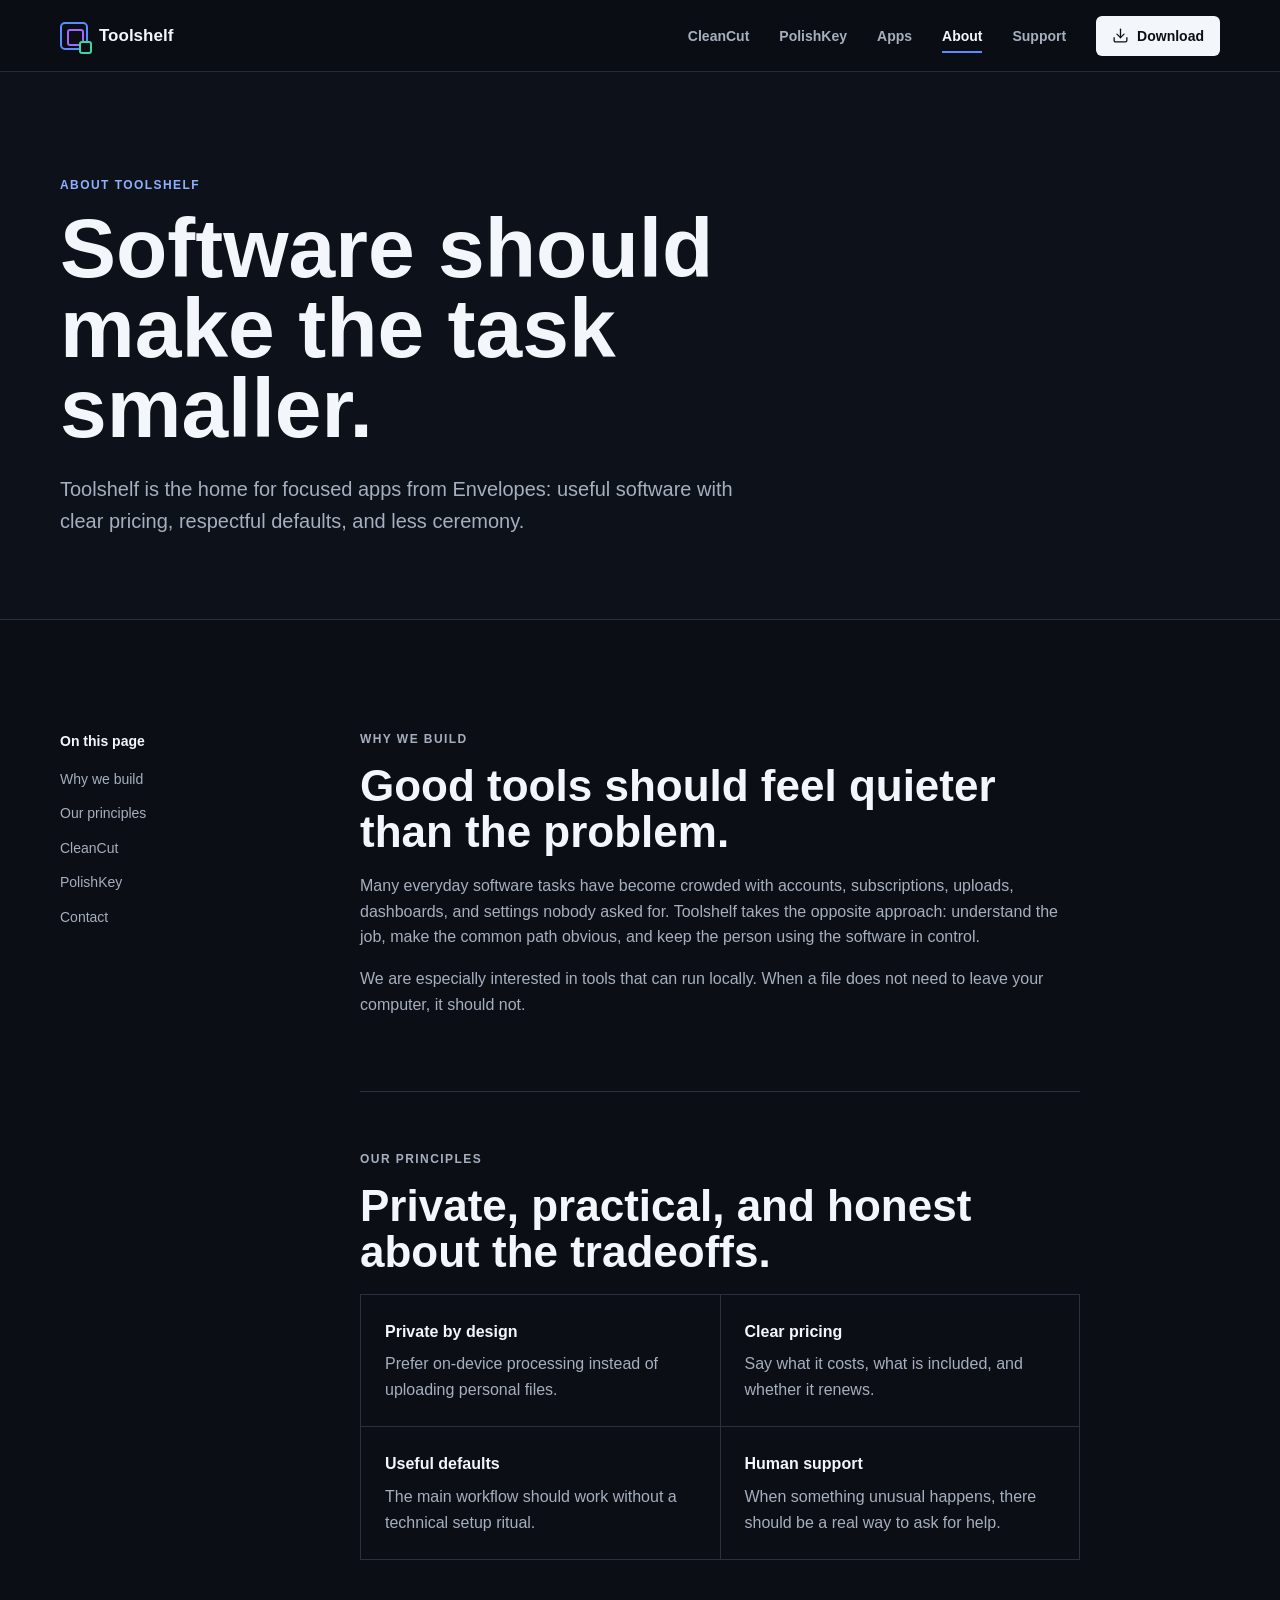
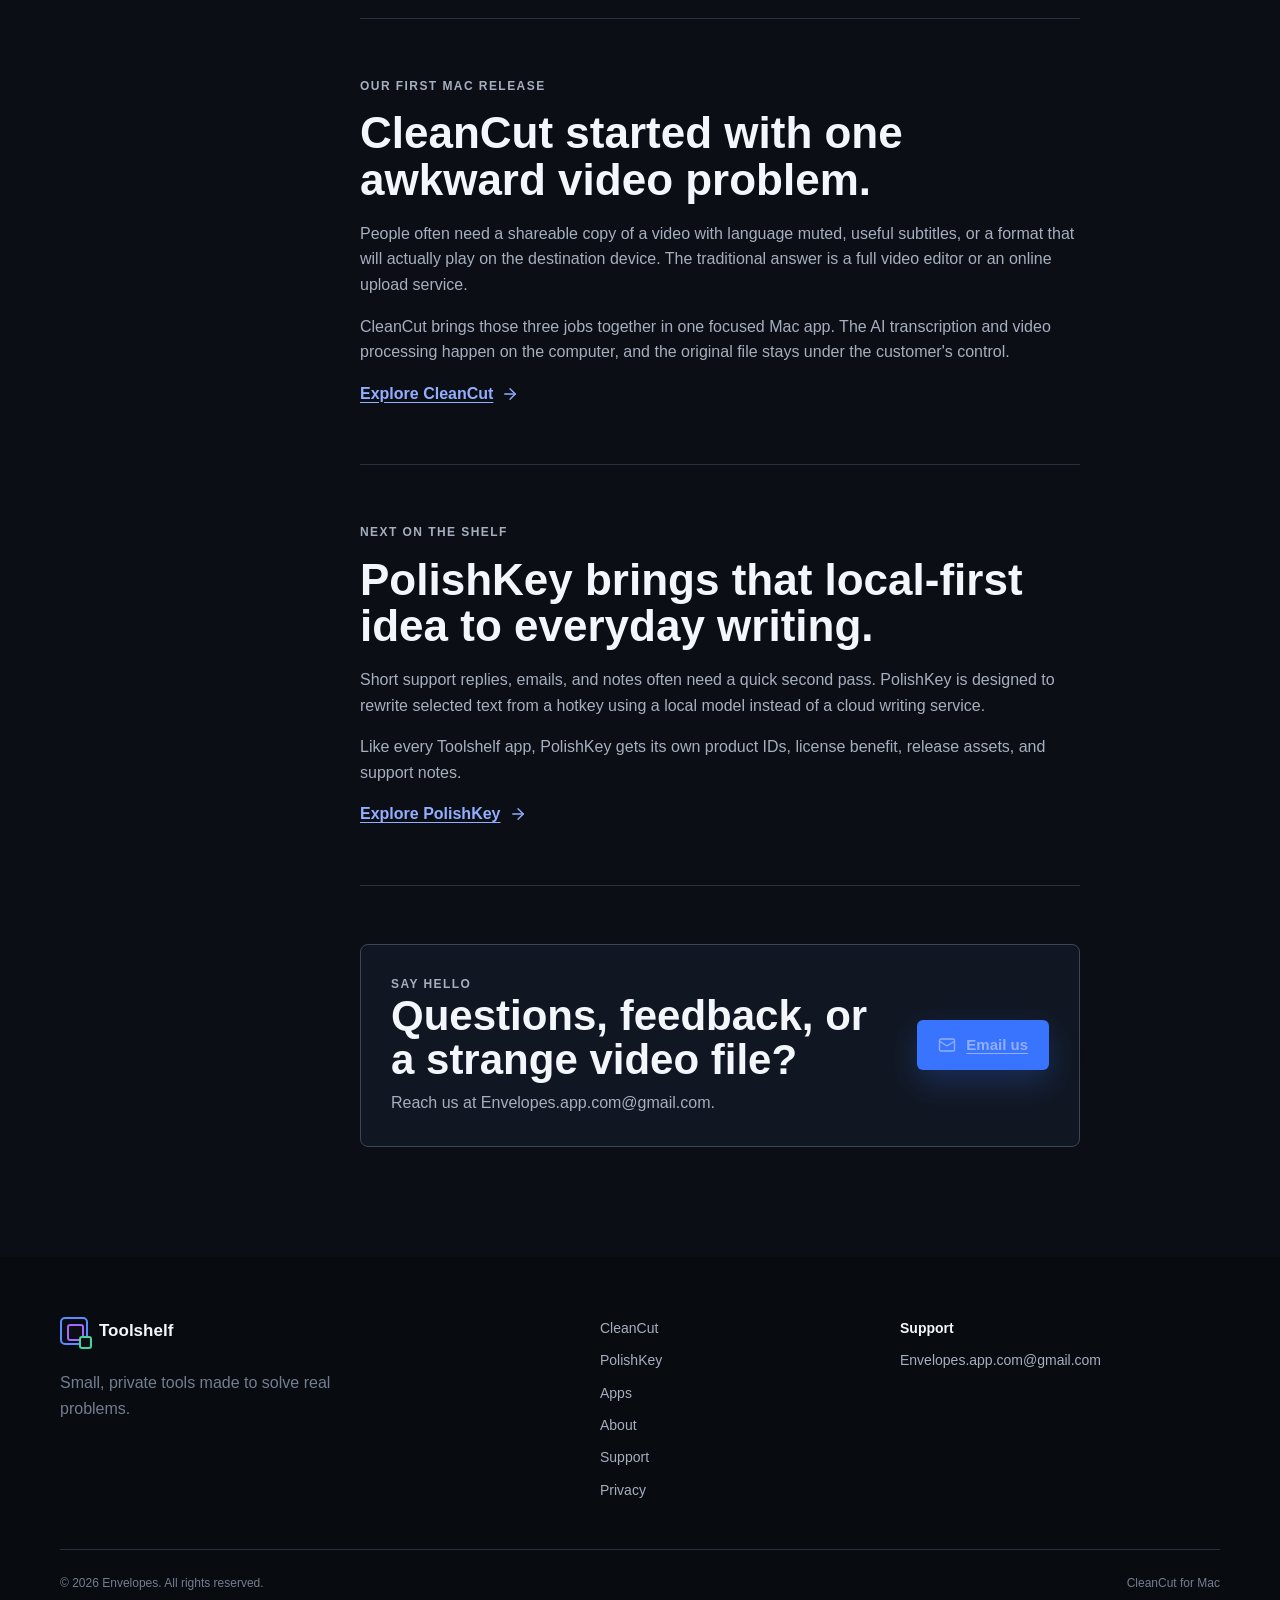
==== about.html @ 724575ed "Add PolishKey staged product page" ====
<!DOCTYPE html>
<html lang="en">
<head>
  <meta charset="UTF-8">
  <meta name="viewport" content="width=device-width, initial-scale=1">
  <meta name="theme-color" content="#0b0e14">
  <meta name="description" content="About Toolshelf and the thinking behind CleanCut: practical software, clear pricing, and private on-device processing.">
  <link rel="canonical" href="https://envelopesapp.github.io/tools-site/about.html">
  <link rel="icon" href="favicon.svg" type="image/svg+xml">
  <title>About | Toolshelf</title>
  <link rel="stylesheet" href="styles.css?v=20260622a">
  <script src="assets/lucide.min.js" defer></script>
  <script src="site.js" defer></script>
</head>
<body>
  <a class="skip-link" href="#main">Skip to content</a>
  <header class="site-header">
    <div class="site-nav shell">
      <a class="brand" href="index.html" aria-label="Toolshelf home"><span class="brand-mark" aria-hidden="true"><span></span></span><span>Toolshelf</span></a>
      <button class="menu-toggle" type="button" aria-expanded="false" aria-controls="site-menu"><i data-lucide="menu" aria-hidden="true"></i><span>Menu</span></button>
      <nav class="nav-links" id="site-menu" aria-label="Primary navigation">
        <a href="index.html">CleanCut</a>
        <a href="polishkey.html">PolishKey</a>
        <a href="apps.html">Apps</a>
        <a class="active" href="about.html">About</a>
        <a href="support.html">Support</a>
        <a class="nav-download" href="index.html#downloads"><i data-lucide="download" aria-hidden="true"></i>Download</a>
      </nav>
    </div>
  </header>

  <main id="main">
    <section class="page-hero">
      <div class="shell">
        <p class="eyebrow">About Toolshelf</p>
        <h1>Software should make the task smaller.</h1>
        <p>Toolshelf is the home for focused apps from Envelopes: useful software with clear pricing, respectful defaults, and less ceremony.</p>
      </div>
    </section>

    <section class="section">
      <div class="shell content-layout">
        <nav class="content-nav" aria-label="About page sections">
          <strong>On this page</strong>
          <a href="#why">Why we build</a>
          <a href="#principles">Our principles</a>
          <a href="#cleancut">CleanCut</a>
          <a href="#polishkey">PolishKey</a>
          <a href="#contact">Contact</a>
        </nav>
        <div>
          <section class="prose-section" id="why">
            <p class="eyebrow">Why we build</p>
            <h2>Good tools should feel quieter than the problem.</h2>
            <p>Many everyday software tasks have become crowded with accounts, subscriptions, uploads, dashboards, and settings nobody asked for. Toolshelf takes the opposite approach: understand the job, make the common path obvious, and keep the person using the software in control.</p>
            <p>We are especially interested in tools that can run locally. When a file does not need to leave your computer, it should not.</p>
          </section>

          <section class="prose-section" id="principles">
            <p class="eyebrow">Our principles</p>
            <h2>Private, practical, and honest about the tradeoffs.</h2>
            <div class="spec-grid">
              <div><strong>Private by design</strong><span>Prefer on-device processing instead of uploading personal files.</span></div>
              <div><strong>Clear pricing</strong><span>Say what it costs, what is included, and whether it renews.</span></div>
              <div><strong>Useful defaults</strong><span>The main workflow should work without a technical setup ritual.</span></div>
              <div><strong>Human support</strong><span>When something unusual happens, there should be a real way to ask for help.</span></div>
            </div>
          </section>

          <section class="prose-section" id="cleancut">
            <p class="eyebrow">Our first Mac release</p>
            <h2>CleanCut started with one awkward video problem.</h2>
            <p>People often need a shareable copy of a video with language muted, useful subtitles, or a format that will actually play on the destination device. The traditional answer is a full video editor or an online upload service.</p>
            <p>CleanCut brings those three jobs together in one focused Mac app. The AI transcription and video processing happen on the computer, and the original file stays under the customer's control.</p>
            <a class="text-link" href="index.html">Explore CleanCut <i data-lucide="arrow-right" aria-hidden="true"></i></a>
          </section>

          <section class="prose-section" id="polishkey">
            <p class="eyebrow">Next on the shelf</p>
            <h2>PolishKey brings that local-first idea to everyday writing.</h2>
            <p>Short support replies, emails, and notes often need a quick second pass. PolishKey is designed to rewrite selected text from a hotkey using a local model instead of a cloud writing service.</p>
            <p>Like every Toolshelf app, PolishKey gets its own product IDs, license benefit, release assets, and support notes.</p>
            <a class="text-link" href="polishkey.html">Explore PolishKey <i data-lucide="arrow-right" aria-hidden="true"></i></a>
          </section>

          <section class="prose-section" id="contact">
            <div class="contact-panel">
              <div>
                <p class="eyebrow">Say hello</p>
                <h2>Questions, feedback, or a strange video file?</h2>
                <p>Reach us at Envelopes.app.com@gmail.com.</p>
              </div>
              <a class="button button-primary" href="mailto:Envelopes.app.com@gmail.com?subject=Toolshelf%20question"><i data-lucide="mail" aria-hidden="true"></i>Email us</a>
            </div>
          </section>
        </div>
      </div>
    </section>
  </main>

  <footer class="site-footer">
    <div class="shell footer-grid">
      <div><a class="brand" href="index.html"><span class="brand-mark" aria-hidden="true"><span></span></span><span>Toolshelf</span></a><p>Small, private tools made to solve real problems.</p></div>
      <div class="footer-links"><a href="index.html">CleanCut</a><a href="polishkey.html">PolishKey</a><a href="apps.html">Apps</a><a href="about.html">About</a><a href="support.html">Support</a><a href="privacy.html">Privacy</a></div>
      <div class="footer-contact"><span>Support</span><a href="mailto:Envelopes.app.com@gmail.com">Envelopes.app.com@gmail.com</a></div>
    </div>
    <div class="shell footer-bottom"><span>© 2026 Envelopes. All rights reserved.</span><span>CleanCut for Mac</span></div>
  </footer>
</body>
</html>
---- styles.css ----
:root {
  --bg: #0b0e14;
  --surface: #111722;
  --surface-high: #171e2a;
  --surface-soft: #0f141d;
  --line: #293140;
  --line-strong: #3a4558;
  --text: #f3f6fb;
  --muted: #a6afbf;
  --faint: #737e90;
  --blue: #5b8cff;
  --blue-strong: #3974ff;
  --violet: #a269ff;
  --green: #45d49d;
  --coral: #ff8e79;
  --header-height: 72px;
  color-scheme: dark;
}

* {
  box-sizing: border-box;
}

html {
  scroll-behavior: smooth;
}

body {
  margin: 0;
  overflow-x: hidden;
  background: var(--bg);
  color: var(--text);
  font-family: -apple-system, BlinkMacSystemFont, "Segoe UI", sans-serif;
  font-size: 16px;
  line-height: 1.6;
  letter-spacing: 0;
  -webkit-font-smoothing: antialiased;
}

body.menu-open {
  overflow: hidden;
}

img,
svg {
  display: block;
  max-width: 100%;
}

a {
  color: inherit;
  text-decoration: none;
}

button,
a {
  -webkit-tap-highlight-color: transparent;
}

button {
  font: inherit;
}

.shell {
  width: min(1160px, calc(100% - 48px));
  margin: 0 auto;
}

.skip-link {
  position: fixed;
  top: 12px;
  left: 12px;
  z-index: 100;
  padding: 10px 14px;
  background: white;
  color: #111;
  transform: translateY(-160%);
}

.skip-link:focus {
  transform: translateY(0);
}

.site-header {
  position: sticky;
  top: 0;
  z-index: 50;
  height: var(--header-height);
  background: rgba(11, 14, 20, 0.94);
  border-bottom: 1px solid rgba(58, 69, 88, 0.55);
  backdrop-filter: blur(18px);
}

.site-nav {
  min-height: var(--header-height);
  display: flex;
  align-items: center;
  justify-content: space-between;
  gap: 30px;
}

.brand {
  display: inline-flex;
  align-items: center;
  gap: 11px;
  font-size: 17px;
  font-weight: 750;
  white-space: nowrap;
}

.brand-mark {
  position: relative;
  width: 28px;
  height: 28px;
  border: 2px solid var(--blue);
  border-radius: 5px;
}

.brand-mark::before,
.brand-mark span {
  content: "";
  position: absolute;
  width: 13px;
  height: 13px;
  border: 2px solid var(--violet);
  border-radius: 3px;
  background: var(--bg);
}

.brand-mark::before {
  top: 5px;
  left: 5px;
}

.brand-mark span {
  right: -6px;
  bottom: -6px;
  border-color: var(--green);
}

.nav-links {
  display: flex;
  align-items: center;
  gap: 30px;
  color: var(--muted);
  font-size: 14px;
  font-weight: 650;
}

.nav-links > a:not(.nav-download) {
  position: relative;
  padding: 9px 0;
}

.nav-links > a:not(.nav-download)::after {
  content: "";
  position: absolute;
  left: 0;
  right: 0;
  bottom: 3px;
  height: 2px;
  background: var(--blue);
  transform: scaleX(0);
  transform-origin: left;
  transition: transform 160ms ease;
}

.nav-links > a:hover,
.nav-links > a.active {
  color: var(--text);
}

.nav-links > a:hover::after,
.nav-links > a.active::after {
  transform: scaleX(1);
}

.nav-download {
  display: inline-flex;
  align-items: center;
  gap: 8px;
  min-height: 40px;
  padding: 0 16px;
  border-radius: 6px;
  background: var(--text);
  color: #0b0e14;
}

.nav-download:hover {
  background: #dce7ff;
}

.nav-download svg,
.menu-toggle svg {
  width: 17px;
  height: 17px;
}

.menu-toggle {
  display: none;
  align-items: center;
  gap: 8px;
  min-height: 40px;
  padding: 0 12px;
  border: 1px solid var(--line);
  border-radius: 6px;
  background: transparent;
  color: var(--text);
  cursor: pointer;
}

.hero {
  position: relative;
  min-height: min(720px, calc(100svh - var(--header-height)));
  display: flex;
  align-items: center;
  overflow: hidden;
  background: #090d14 url("assets/cleancut-hero.jpg") center / cover no-repeat;
  border-bottom: 1px solid var(--line);
}

.polishkey-hero {
  background-image: url("assets/polishkey-hero.png");
  background-position: center;
  background-size: cover;
}

.hero-shade {
  position: absolute;
  inset: 0;
  background: rgba(4, 7, 12, 0.22);
  box-shadow: inset 0 -110px 120px rgba(4, 7, 12, 0.72);
}

.polishkey-hero .hero-shade {
  background:
    linear-gradient(90deg, rgba(4, 7, 12, 0.82), rgba(4, 7, 12, 0.5) 42%, rgba(4, 7, 12, 0.18)),
    rgba(4, 7, 12, 0.18);
}

.hero-content {
  position: relative;
  z-index: 1;
  padding: 74px 0 96px;
}

.hero-content > * {
  max-width: 610px;
}

.eyebrow {
  margin: 0 0 14px;
  color: #8fb0ff;
  font-size: 12px;
  font-weight: 750;
  letter-spacing: 0.12em;
  text-transform: uppercase;
}

.status-dot {
  display: inline-block;
  width: 8px;
  height: 8px;
  margin-right: 9px;
  border-radius: 50%;
  background: var(--green);
  box-shadow: 0 0 0 5px rgba(69, 212, 157, 0.14);
}

h1,
h2,
h3,
p {
  margin-top: 0;
}

h1 {
  margin-bottom: 15px;
  font-size: clamp(64px, 8vw, 108px);
  line-height: 0.95;
  font-weight: 850;
  letter-spacing: 0;
}

h2 {
  margin-bottom: 18px;
  font-size: clamp(34px, 4.6vw, 58px);
  line-height: 1.05;
  font-weight: 800;
  letter-spacing: 0;
}

h3 {
  margin-bottom: 10px;
  font-size: 22px;
  line-height: 1.2;
  letter-spacing: 0;
}

.hero-lede {
  margin-bottom: 14px;
  color: #dce7ff;
  font-size: clamp(24px, 3vw, 34px);
  line-height: 1.18;
  font-weight: 700;
}

.hero-copy {
  margin-bottom: 28px;
  color: #c1cad8;
  font-size: 18px;
  line-height: 1.65;
}

.beta-banner {
  display: inline-flex;
  align-items: center;
  gap: 10px;
  max-width: 100%;
  margin: 0 0 20px;
  padding: 9px 12px;
  border: 1px solid rgba(69, 212, 157, 0.28);
  border-radius: 6px;
  background: rgba(9, 15, 24, 0.72);
  color: #c7d2e3;
  font-size: 13px;
  line-height: 1.4;
  backdrop-filter: blur(14px);
}

.beta-banner span,
.price-badge {
  color: #06120f;
  background: var(--green);
  font-size: 11px;
  font-weight: 850;
  letter-spacing: 0.08em;
  text-transform: uppercase;
}

.beta-banner span {
  flex: 0 0 auto;
  padding: 4px 7px;
  border-radius: 4px;
}

.hero-actions {
  display: flex;
  gap: 12px;
  flex-wrap: wrap;
  margin-bottom: 20px;
}

.button {
  display: inline-flex;
  align-items: center;
  justify-content: center;
  gap: 10px;
  min-height: 50px;
  padding: 0 20px;
  border: 1px solid transparent;
  border-radius: 6px;
  font-size: 15px;
  font-weight: 750;
  transition: transform 160ms ease, background 160ms ease, border-color 160ms ease;
}

.button:hover {
  transform: translateY(-2px);
}

.button svg {
  width: 18px;
  height: 18px;
}

.button-primary {
  background: var(--blue-strong);
  color: white;
  box-shadow: 0 12px 32px rgba(57, 116, 255, 0.25);
}

.button-primary:hover {
  background: #4c82ff;
}

.button-secondary {
  border-color: var(--line-strong);
  background: rgba(13, 18, 27, 0.72);
  color: var(--text);
  backdrop-filter: blur(12px);
}

.button-secondary:hover,
.button-quiet:hover {
  border-color: #65718a;
  background: var(--surface-high);
}

.button-quiet {
  border-color: var(--line);
  background: transparent;
  color: var(--text);
}

.hero-meta {
  display: flex;
  align-items: center;
  gap: 10px;
  color: #a8b2c3;
  font-size: 13px;
  font-weight: 650;
}

.hero-meta span {
  width: 3px;
  height: 3px;
  border-radius: 50%;
  background: var(--faint);
}

.trust-strip {
  background: #0d121a;
  border-bottom: 1px solid var(--line);
}

.trust-grid {
  display: grid;
  grid-template-columns: repeat(4, 1fr);
}

.trust-grid > div {
  min-height: 124px;
  display: flex;
  align-items: center;
  gap: 14px;
  padding: 24px;
  border-right: 1px solid var(--line);
}

.trust-grid > div:first-child {
  border-left: 1px solid var(--line);
}

.trust-grid svg {
  flex: 0 0 auto;
  width: 22px;
  height: 22px;
  color: var(--green);
}

.trust-grid span {
  display: flex;
  flex-direction: column;
  color: var(--faint);
  font-size: 13px;
  line-height: 1.45;
}

.trust-grid strong {
  color: var(--text);
  font-size: 14px;
}

.section {
  padding: 110px 0;
}

.section-heading {
  max-width: 720px;
  margin-bottom: 52px;
}

.section-heading.centered {
  margin-right: auto;
  margin-left: auto;
  text-align: center;
}

.section-heading > p:last-child,
.workflow-layout > .section-heading > p:last-child,
.privacy-layout p,
.pricing-layout > div:first-child > p:last-child {
  color: var(--muted);
  font-size: 18px;
}

.product-section {
  overflow: hidden;
}

.app-window {
  width: min(900px, 100%);
  aspect-ratio: 800 / 632;
  margin: 0 auto;
  overflow: hidden;
  border: 1px solid #46516a;
  border-radius: 12px;
  background: #0d111a;
  box-shadow: 0 34px 90px rgba(0, 0, 0, 0.48);
}

.product-image {
  width: min(1040px, 100%);
  display: block;
  margin: 0 auto;
  border: 1px solid #46516a;
  border-radius: 12px;
  box-shadow: 0 34px 90px rgba(0, 0, 0, 0.48);
}

.window-bar {
  position: relative;
  height: 38px;
  display: flex;
  align-items: center;
  justify-content: center;
  background: #e9e9eb;
  color: #47484b;
  font-size: 12px;
  font-weight: 700;
}

.traffic-lights {
  position: absolute;
  left: 12px;
  display: flex;
  gap: 7px;
}

.traffic-lights span {
  width: 11px;
  height: 11px;
  border-radius: 50%;
  background: #ff5f57;
}

.traffic-lights span:nth-child(2) {
  background: #febc2e;
}

.traffic-lights span:nth-child(3) {
  background: #28c840;
}

.app-screen {
  position: relative;
  height: calc(100% - 38px);
  padding: 20px 28px 24px;
  background: #0c111b;
  background-image: radial-gradient(circle at 50% 10%, #1c2436 0, #0c111b 58%);
}

.app-title-row {
  display: grid;
  grid-template-columns: 1fr auto 1fr;
  align-items: center;
  color: white;
}

.app-title-row > div {
  font-size: clamp(14px, 2.2vw, 24px);
}

.app-title-row small {
  color: #677084;
  font-size: 0.52em;
}

.app-title-row svg {
  justify-self: end;
  width: clamp(16px, 2.2vw, 24px);
  color: #c7cede;
}

.app-center {
  width: min(590px, 82%);
  margin: clamp(22px, 4vw, 48px) auto 0;
  text-align: center;
}

.app-symbol {
  position: relative;
  width: clamp(72px, 11vw, 122px);
  height: clamp(72px, 11vw, 122px);
  margin: 0 auto clamp(18px, 3vw, 32px);
  border: 1px solid rgba(162, 105, 255, 0.48);
  border-radius: 50%;
  background: rgba(91, 140, 255, 0.12);
  box-shadow: 0 0 42px rgba(162, 105, 255, 0.2);
}

.app-symbol span {
  position: absolute;
  width: 32%;
  height: 38%;
  border: clamp(3px, 0.55vw, 6px) solid var(--blue);
  border-radius: 4px;
}

.app-symbol span:first-child {
  top: 28%;
  left: 31%;
}

.app-symbol span:last-child {
  right: 25%;
  bottom: 24%;
  border-color: var(--violet);
  background: #192139;
}

.app-center h3 {
  margin-bottom: 12px;
  color: #7799ff;
  font-size: clamp(19px, 3vw, 32px);
}

.app-center > p {
  margin: 0 auto 12px;
  color: #bec6d4;
  font-size: clamp(10px, 1.5vw, 16px);
  line-height: 1.45;
}

.drag-copy {
  display: block;
  margin-bottom: 12px;
  color: #606a7b;
  font-size: clamp(9px, 1.3vw, 13px);
}

.privacy-chip,
.folder-link {
  display: inline-flex;
  align-items: center;
  justify-content: center;
  gap: 8px;
  font-size: clamp(9px, 1.35vw, 14px);
}

.privacy-chip {
  padding: 7px 13px;
  border: 1px solid #2a3343;
  border-radius: 999px;
  color: #b5bfce;
}

.privacy-chip svg,
.folder-link svg {
  width: 16px;
  color: var(--blue);
}

.folder-link {
  display: flex;
  margin-top: 12px;
  color: #b9c7ef;
  font-weight: 650;
}

.app-button {
  position: absolute;
  right: 28px;
  bottom: 24px;
  left: 28px;
  height: clamp(42px, 7vw, 60px);
  display: flex;
  align-items: center;
  justify-content: center;
  gap: 10px;
  border-radius: 10px;
  background: linear-gradient(100deg, var(--blue), var(--violet));
  color: white;
  font-size: clamp(13px, 2vw, 18px);
  font-weight: 750;
  box-shadow: 0 10px 30px rgba(91, 140, 255, 0.27);
}

.app-button svg {
  width: 20px;
}

.soft-band {
  background: var(--surface-soft);
  border-top: 1px solid var(--line);
  border-bottom: 1px solid var(--line);
}

.feature-grid {
  display: grid;
  grid-template-columns: repeat(3, 1fr);
  gap: 16px;
}

.feature-card {
  position: relative;
  min-height: 330px;
  padding: 28px;
  border: 1px solid var(--line);
  border-radius: 8px;
  background: var(--surface);
}

.feature-card:hover {
  border-color: var(--line-strong);
}

.feature-icon {
  width: 48px;
  height: 48px;
  display: grid;
  place-items: center;
  margin-bottom: 62px;
  border: 1px solid currentColor;
  border-radius: 7px;
}

.feature-icon svg {
  width: 22px;
}

.feature-icon.blue {
  color: var(--blue);
  background: rgba(91, 140, 255, 0.08);
}

.feature-icon.violet {
  color: var(--violet);
  background: rgba(162, 105, 255, 0.08);
}

.feature-icon.green {
  color: var(--green);
  background: rgba(69, 212, 157, 0.08);
}

.feature-number {
  position: absolute;
  top: 28px;
  right: 28px;
  color: #424c5d;
  font-size: 13px;
  font-weight: 750;
}

.feature-card p:last-child {
  color: var(--muted);
}

.workflow-layout {
  display: grid;
  grid-template-columns: minmax(0, 0.85fr) minmax(420px, 1fr);
  gap: 90px;
  align-items: start;
}

.workflow-layout .section-heading {
  position: sticky;
  top: calc(var(--header-height) + 46px);
  margin-bottom: 0;
}

.steps {
  margin: 0;
  padding: 0;
  list-style: none;
  border-top: 1px solid var(--line);
}

.steps li {
  display: grid;
  grid-template-columns: 48px 1fr;
  gap: 22px;
  padding: 34px 0;
  border-bottom: 1px solid var(--line);
}

.steps li > span {
  width: 40px;
  height: 40px;
  display: grid;
  place-items: center;
  border: 1px solid var(--line-strong);
  border-radius: 50%;
  color: var(--blue);
  font-weight: 750;
}

.steps strong {
  display: block;
  margin-bottom: 5px;
  font-size: 19px;
}

.steps p {
  margin: 0;
  color: var(--muted);
}

.privacy-band {
  background: #101824;
  border-top: 1px solid #25354a;
  border-bottom: 1px solid #25354a;
}

.privacy-layout {
  display: grid;
  grid-template-columns: 160px 1fr;
  gap: 52px;
  align-items: center;
  max-width: 960px;
}

.privacy-mark {
  width: 140px;
  height: 140px;
  display: grid;
  place-items: center;
  border: 1px solid rgba(69, 212, 157, 0.5);
  border-radius: 50%;
  color: var(--green);
  box-shadow: inset 0 0 0 18px rgba(69, 212, 157, 0.04);
}

.privacy-mark svg {
  width: 56px;
  height: 56px;
}

.privacy-layout h2 {
  max-width: 790px;
}

.text-link {
  display: inline-flex;
  align-items: center;
  gap: 8px;
  color: #91aeff;
  font-weight: 700;
}

.text-link:hover {
  color: white;
}

.text-link svg {
  width: 18px;
}

.pricing-section {
  background: #090c12;
}

.pricing-layout {
  display: grid;
  grid-template-columns: 1fr 380px;
  gap: 90px;
  align-items: center;
}

.price-panel {
  padding: 30px;
  border: 1px solid var(--line-strong);
  border-radius: 8px;
  background: var(--surface);
}

.price-badge {
  display: inline-block;
  margin-bottom: 18px;
  padding: 7px 9px;
  border-radius: 4px;
}

.price-panel .price {
  margin: 0;
  color: white;
  font-size: 62px;
  line-height: 1;
  font-weight: 850;
}

.price-panel .price span {
  color: var(--green);
  font-size: 30px;
  vertical-align: top;
}

.price-panel .price-subtitle {
  margin: 8px 0 24px;
  color: var(--muted);
}

.price-panel .button {
  width: 100%;
  margin-top: 10px;
}

.price-panel small {
  display: block;
  margin-top: 18px;
  color: var(--faint);
  font-size: 12px;
  line-height: 1.5;
  text-align: center;
}

.support-callout {
  padding: 64px 0;
  background: #171321;
  border-top: 1px solid #342946;
  border-bottom: 1px solid #342946;
}

.support-callout-inner {
  display: flex;
  align-items: center;
  justify-content: space-between;
  gap: 40px;
}

.support-callout h2 {
  margin-bottom: 10px;
  font-size: clamp(28px, 4vw, 42px);
}

.support-callout p:last-child {
  max-width: 650px;
  margin-bottom: 0;
  color: var(--muted);
}

.site-footer {
  padding: 60px 0 26px;
  background: #080b10;
}

.footer-grid {
  display: grid;
  grid-template-columns: 1.5fr 0.75fr 1fr;
  gap: 60px;
  padding-bottom: 48px;
}

.footer-grid > div:first-child p {
  max-width: 320px;
  margin: 18px 0 0;
  color: var(--faint);
}

.footer-links,
.footer-contact {
  display: flex;
  flex-direction: column;
  align-items: flex-start;
  gap: 10px;
  color: var(--muted);
  font-size: 14px;
}

.footer-links a:hover,
.footer-contact a:hover {
  color: var(--text);
}

.footer-contact span {
  color: var(--text);
  font-weight: 700;
}

.footer-contact a {
  overflow-wrap: anywhere;
}

.footer-bottom {
  display: flex;
  justify-content: space-between;
  gap: 20px;
  padding-top: 24px;
  border-top: 1px solid var(--line);
  color: var(--faint);
  font-size: 12px;
}

.page-hero {
  padding: 104px 0 82px;
  background: #0d121a;
  border-bottom: 1px solid var(--line);
}

.page-hero h1 {
  max-width: 880px;
  margin-bottom: 24px;
  font-size: clamp(50px, 7vw, 84px);
}

.page-hero > .shell > p:last-child {
  max-width: 720px;
  margin-bottom: 0;
  color: var(--muted);
  font-size: 20px;
}

.content-layout {
  display: grid;
  grid-template-columns: 220px minmax(0, 720px);
  gap: 80px;
  align-items: start;
}

.content-nav {
  position: sticky;
  top: calc(var(--header-height) + 36px);
  display: flex;
  flex-direction: column;
  align-items: flex-start;
  gap: 12px;
  color: var(--muted);
  font-size: 14px;
}

.content-nav strong {
  margin-bottom: 4px;
  color: var(--text);
}

.content-nav a:hover {
  color: white;
}

.prose-section {
  padding-bottom: 58px;
  margin-bottom: 58px;
  border-bottom: 1px solid var(--line);
}

.prose-section:last-child {
  padding-bottom: 0;
  margin-bottom: 0;
  border-bottom: 0;
}

.prose-section h2 {
  font-size: clamp(30px, 4vw, 44px);
}

.prose-section h3 {
  margin-top: 32px;
}

.prose-section p,
.prose-section li {
  color: var(--muted);
}

.prose-section a {
  color: #91aeff;
  text-decoration: underline;
  text-underline-offset: 3px;
}

.prose-section ul {
  padding-left: 20px;
}

.contact-panel {
  display: grid;
  grid-template-columns: 1fr auto;
  gap: 32px;
  align-items: center;
  padding: 30px;
  border: 1px solid var(--line-strong);
  border-radius: 8px;
  background: var(--surface);
}

.contact-panel > div {
  min-width: 0;
}

.contact-panel h2 {
  margin-bottom: 8px;
  font-size: clamp(28px, 4vw, 42px);
  overflow-wrap: anywhere;
}

.contact-panel p {
  margin-bottom: 0;
  color: var(--muted);
}

.faq-list {
  border-top: 1px solid var(--line);
}

.faq-list details {
  border-bottom: 1px solid var(--line);
}

.faq-list summary {
  position: relative;
  padding: 24px 44px 24px 0;
  color: var(--text);
  font-size: 18px;
  font-weight: 700;
  cursor: pointer;
  list-style: none;
}

.faq-list summary::-webkit-details-marker {
  display: none;
}

.faq-list summary::after {
  content: "+";
  position: absolute;
  top: 20px;
  right: 4px;
  color: var(--blue);
  font-size: 25px;
  font-weight: 400;
}

.faq-list details[open] summary::after {
  content: "−";
}

.faq-list details > div {
  max-width: 700px;
  padding: 0 40px 24px 0;
  color: var(--muted);
}

.spec-grid {
  display: grid;
  grid-template-columns: repeat(2, 1fr);
  border-top: 1px solid var(--line);
  border-left: 1px solid var(--line);
}

.spec-grid > div {
  min-height: 120px;
  padding: 24px;
  border-right: 1px solid var(--line);
  border-bottom: 1px solid var(--line);
}

.spec-grid strong {
  display: block;
  margin-bottom: 7px;
}

.spec-grid span {
  color: var(--muted);
}

.app-catalog {
  background: #090c12;
}

.app-catalog .shell {
  display: grid;
  gap: 28px;
}

.catalog-item {
  display: grid;
  grid-template-columns: minmax(0, 1.08fr) minmax(380px, 0.92fr);
  min-height: 520px;
  overflow: hidden;
  border: 1px solid var(--line-strong);
  border-radius: 8px;
  background: var(--surface);
}

.catalog-visual {
  position: relative;
  min-height: 430px;
  display: grid;
  place-items: center;
  overflow: hidden;
  background: #0b111b url("assets/cleancut-hero.jpg") 72% center / cover no-repeat;
  border-right: 1px solid var(--line);
}

.catalog-screenshot {
  padding: 28px;
  background: #0b111b;
}

.catalog-screenshot img {
  position: relative;
  z-index: 1;
  width: min(640px, 116%);
  max-width: none;
  border: 1px solid rgba(255, 255, 255, 0.12);
  border-radius: 10px;
  box-shadow: 0 24px 60px rgba(0, 0, 0, 0.42);
}

.catalog-screenshot::after {
  display: none;
}

.catalog-visual::after {
  content: "";
  position: absolute;
  inset: 0;
  background: rgba(5, 9, 15, 0.3);
}

.catalog-lock {
  position: relative;
  z-index: 1;
  width: 116px;
  height: 116px;
  display: grid;
  place-items: center;
  border: 1px solid rgba(69, 212, 157, 0.62);
  border-radius: 50%;
  background: rgba(7, 14, 23, 0.8);
  color: var(--green);
  box-shadow: 0 0 0 20px rgba(69, 212, 157, 0.05);
}

.catalog-lock svg {
  width: 48px;
  height: 48px;
}

.catalog-wave {
  position: absolute;
  right: 7%;
  bottom: 10%;
  left: 7%;
  z-index: 1;
  height: 70px;
  display: flex;
  align-items: center;
  justify-content: space-between;
  gap: 8px;
}

.catalog-wave span {
  width: 100%;
  height: 22%;
  background: var(--blue);
  opacity: 0.74;
}

.catalog-wave span:nth-child(2),
.catalog-wave span:nth-child(8) {
  height: 44%;
}

.catalog-wave span:nth-child(3),
.catalog-wave span:nth-child(7) {
  height: 70%;
}

.catalog-wave span:nth-child(4),
.catalog-wave span:nth-child(6) {
  height: 96%;
}

.catalog-wave span:nth-child(5) {
  height: 55%;
  background: var(--violet);
}

.catalog-copy {
  align-self: center;
  padding: 48px;
}

.catalog-meta {
  display: flex;
  align-items: center;
  gap: 10px;
  margin-bottom: 24px;
  color: var(--faint);
  font-size: 12px;
  font-weight: 750;
  text-transform: uppercase;
}

.catalog-meta span {
  padding: 6px 9px;
  border: 1px solid var(--line);
  border-radius: 4px;
}

.catalog-meta .available {
  border-color: rgba(69, 212, 157, 0.36);
  background: rgba(69, 212, 157, 0.08);
  color: var(--green);
}

.catalog-copy h2 {
  margin-bottom: 16px;
}

.catalog-copy > p {
  color: var(--muted);
  font-size: 18px;
}

.catalog-points {
  display: grid;
  gap: 12px;
  margin: 28px 0;
  padding: 0;
  list-style: none;
  color: #ccd3df;
}

.catalog-points li {
  display: flex;
  align-items: center;
  gap: 10px;
}

.catalog-points svg {
  width: 17px;
  color: var(--green);
}

.catalog-actions {
  display: flex;
  gap: 10px;
  flex-wrap: wrap;
}

.platform-options {
  display: grid;
  grid-template-columns: repeat(2, minmax(0, 1fr));
  gap: 10px;
  margin-top: 16px;
}

.platform-available {
  grid-column: 1 / -1;
}

.platform-options .button-disabled {
  grid-column: 1 / -1;
}

.hero-platform-options {
  width: min(100%, 560px);
  margin: 0 0 12px;
}

.hero-platform-options .button {
  backdrop-filter: blur(14px);
}

.hero-purchase-actions {
  margin-bottom: 20px;
}

.button-disabled {
  min-width: 0;
  gap: 7px;
  padding: 0 14px;
  justify-content: flex-start;
  border-color: #303745;
  background: #10141c;
  color: #747e8f;
  font-size: 14px;
  white-space: nowrap;
  cursor: not-allowed;
  user-select: none;
}

.button-disabled:hover {
  transform: none;
}

.button-disabled small {
  margin-left: auto;
  color: #596273;
  font-size: 9px;
  font-weight: 750;
  text-transform: uppercase;
  white-space: nowrap;
}

.catalog-coming {
  max-width: 700px;
  margin: 80px auto 0;
  text-align: center;
}

.catalog-coming > div {
  width: 52px;
  height: 52px;
  display: grid;
  place-items: center;
  margin: 0 auto 24px;
  border: 1px solid var(--line-strong);
  border-radius: 50%;
  color: var(--violet);
}

.catalog-coming h2 {
  font-size: clamp(30px, 4vw, 44px);
}

.catalog-coming > p:last-child {
  color: var(--muted);
  font-size: 18px;
}

@media (max-width: 900px) {
  .trust-grid {
    grid-template-columns: repeat(2, 1fr);
  }

  .trust-grid > div:nth-child(3) {
    border-left: 1px solid var(--line);
  }

  .feature-grid,
  .pricing-layout,
  .workflow-layout {
    grid-template-columns: 1fr;
  }

  .workflow-layout {
    gap: 30px;
  }

  .workflow-layout .section-heading {
    position: static;
  }

  .pricing-layout {
    gap: 42px;
  }

  .price-panel {
    width: min(420px, 100%);
  }

  .content-layout {
    grid-template-columns: 1fr;
    gap: 46px;
  }

  .content-nav {
    position: static;
    flex-direction: row;
    flex-wrap: wrap;
    padding-bottom: 20px;
    border-bottom: 1px solid var(--line);
  }

  .content-nav strong {
    width: 100%;
  }

  .catalog-item {
    grid-template-columns: 1fr;
  }

  .catalog-visual {
    border-right: 0;
    border-bottom: 1px solid var(--line);
  }
}

@media (max-width: 720px) {
  :root {
    --header-height: 64px;
  }

  .shell {
    width: min(100% - 32px, 1160px);
  }

  .site-header {
    backdrop-filter: none;
  }

  .menu-toggle {
    display: inline-flex;
  }

  .nav-links {
    position: fixed;
    top: var(--header-height);
    right: 0;
    bottom: 0;
    left: 0;
    display: none;
    flex-direction: column;
    align-items: stretch;
    gap: 0;
    padding: 18px 16px;
    background: #0b0e14;
    min-height: calc(100dvh - var(--header-height));
    overflow-y: auto;
  }

  .nav-links.open {
    display: flex;
  }

  .nav-links > a {
    padding: 17px 4px;
    border-bottom: 1px solid var(--line);
    font-size: 17px;
  }

  .nav-links > a:not(.nav-download)::after {
    display: none;
  }

  .nav-download {
    min-height: 52px;
    justify-content: center;
    margin-top: 20px;
    border-bottom: 0;
  }

  .hero {
    min-height: calc(92svh - var(--header-height));
    align-items: flex-end;
    background-position: 62% center;
  }

  .hero-shade {
    background: rgba(3, 6, 10, 0.48);
    box-shadow: inset 0 -280px 170px rgba(3, 6, 10, 0.83);
  }

  .hero-content {
    padding: 80px 0 56px;
  }

  .hero-content > * {
    max-width: 100%;
  }

  h1 {
    font-size: clamp(56px, 21vw, 82px);
  }

  .hero-lede {
    font-size: 25px;
  }

  .hero-copy {
    font-size: 16px;
  }

  .hero-actions {
    flex-direction: column;
  }

  .hero-actions .button {
    width: 100%;
  }

  .hero-meta {
    flex-wrap: wrap;
  }

  .trust-grid {
    grid-template-columns: 1fr;
  }

  .trust-grid > div,
  .trust-grid > div:nth-child(3) {
    min-height: 94px;
    padding: 20px 6px;
    border-right: 0;
    border-left: 0;
    border-bottom: 1px solid var(--line);
  }

  .section {
    padding: 76px 0;
  }

  .section-heading {
    margin-bottom: 34px;
  }

  .app-window {
    width: calc(100% + 16px);
    margin-left: -8px;
  }

  .window-bar {
    height: 28px;
  }

  .app-screen {
    height: calc(100% - 28px);
    padding: 11px 12px 12px;
  }

  .traffic-lights {
    left: 8px;
    gap: 5px;
  }

  .traffic-lights span {
    width: 8px;
    height: 8px;
  }

  .app-center {
    width: 88%;
    margin-top: 10px;
  }

  .app-symbol {
    margin-bottom: 8px;
  }

  .app-center h3 {
    margin-bottom: 5px;
  }

  .app-center > p,
  .drag-copy,
  .privacy-chip,
  .folder-link {
    display: none;
  }

  .app-button {
    right: 12px;
    bottom: 12px;
    left: 12px;
    border-radius: 6px;
  }

  .feature-grid {
    gap: 12px;
  }

  .feature-card {
    min-height: auto;
  }

  .feature-icon {
    margin-bottom: 38px;
  }

  .privacy-layout {
    grid-template-columns: 1fr;
    gap: 30px;
  }

  .privacy-mark {
    width: 96px;
    height: 96px;
  }

  .privacy-mark svg {
    width: 40px;
  }

  .support-callout-inner,
  .footer-bottom {
    align-items: flex-start;
    flex-direction: column;
  }

  .footer-grid {
    grid-template-columns: 1fr;
    gap: 36px;
  }

  .page-hero {
    padding: 76px 0 58px;
  }

  .contact-panel {
    grid-template-columns: 1fr;
  }

  .contact-panel h2 {
    font-size: clamp(23px, 7vw, 32px);
  }

  .contact-panel .button {
    width: 100%;
  }

  .spec-grid {
    grid-template-columns: 1fr;
  }

  .catalog-visual {
    min-height: 330px;
  }

  .catalog-copy {
    padding: 30px 24px;
  }

  .catalog-actions {
    flex-direction: column;
  }

  .catalog-actions .button {
    width: 100%;
  }

  .platform-options {
    grid-template-columns: 1fr;
  }

  .platform-available {
    grid-column: auto;
  }
}

@media (prefers-reduced-motion: reduce) {
  html {
    scroll-behavior: auto;
  }

  *,
  *::before,
  *::after {
    transition-duration: 0.01ms !important;
  }
}
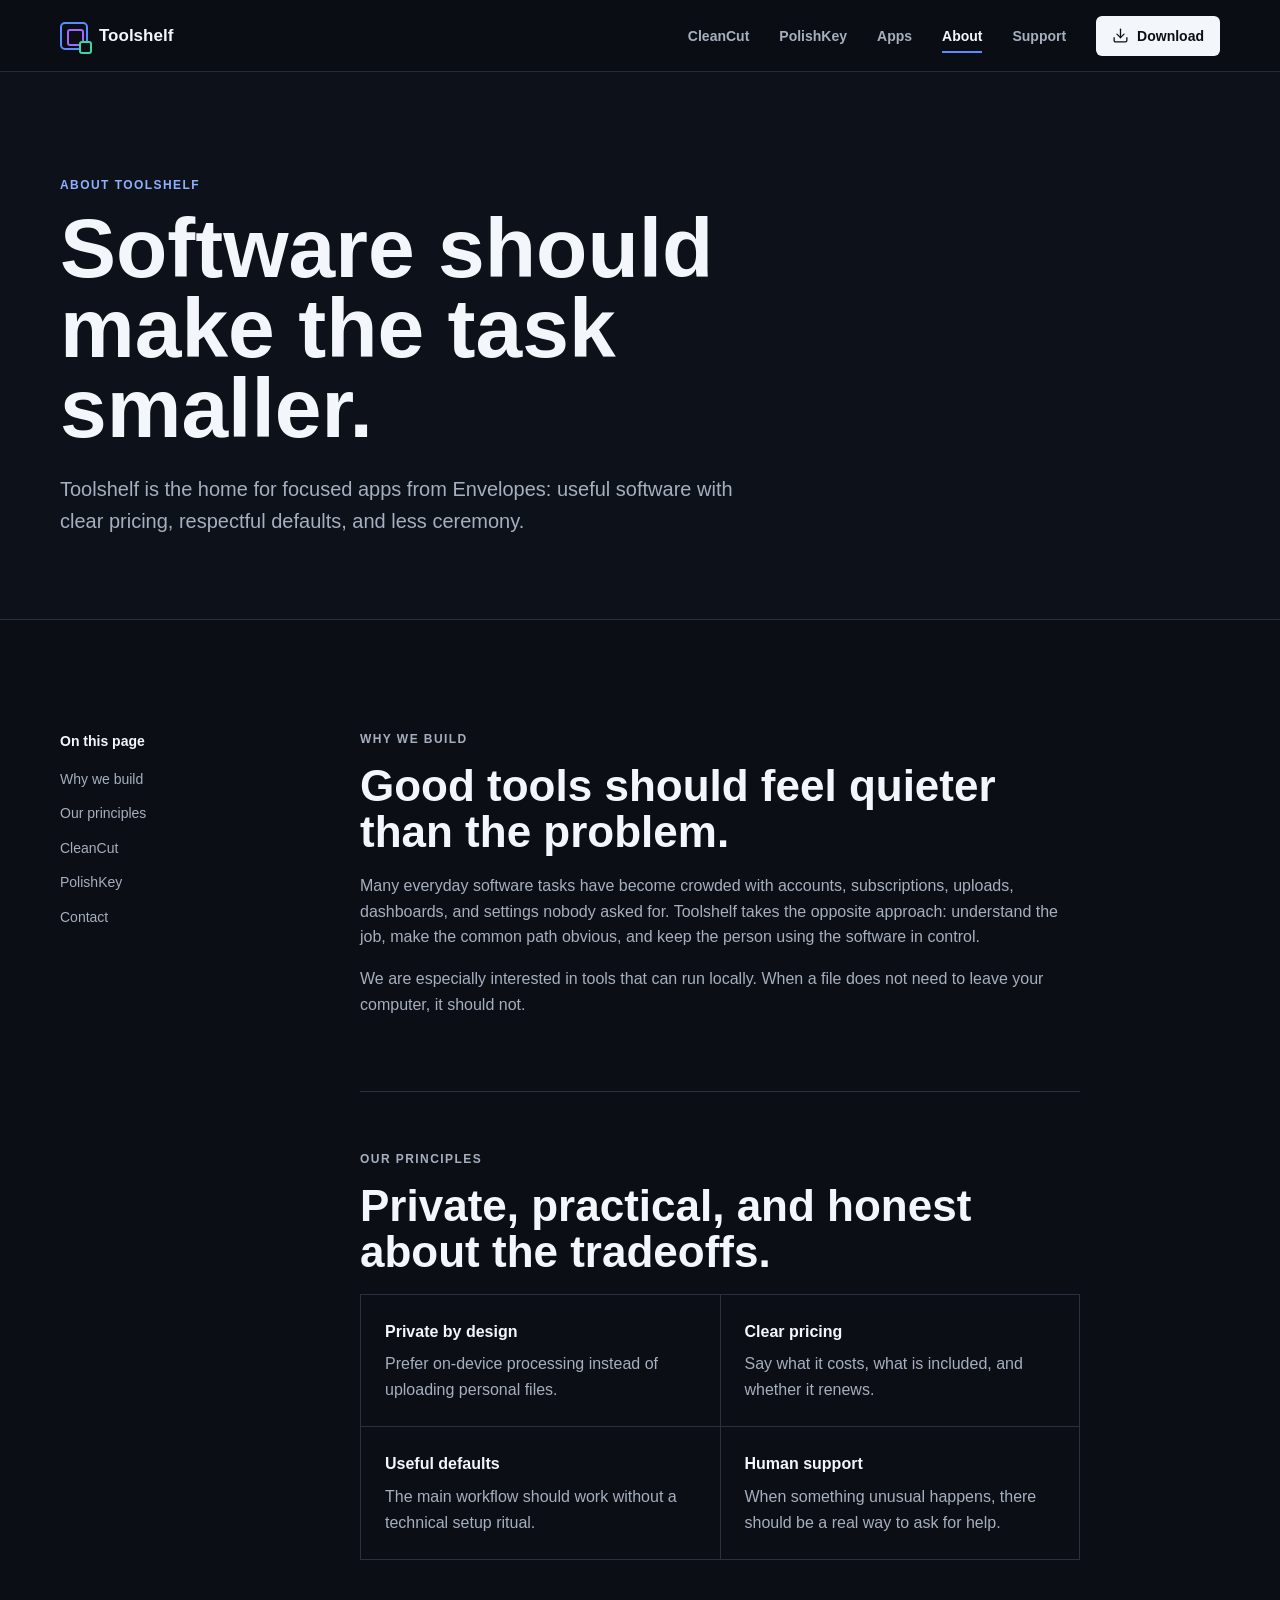
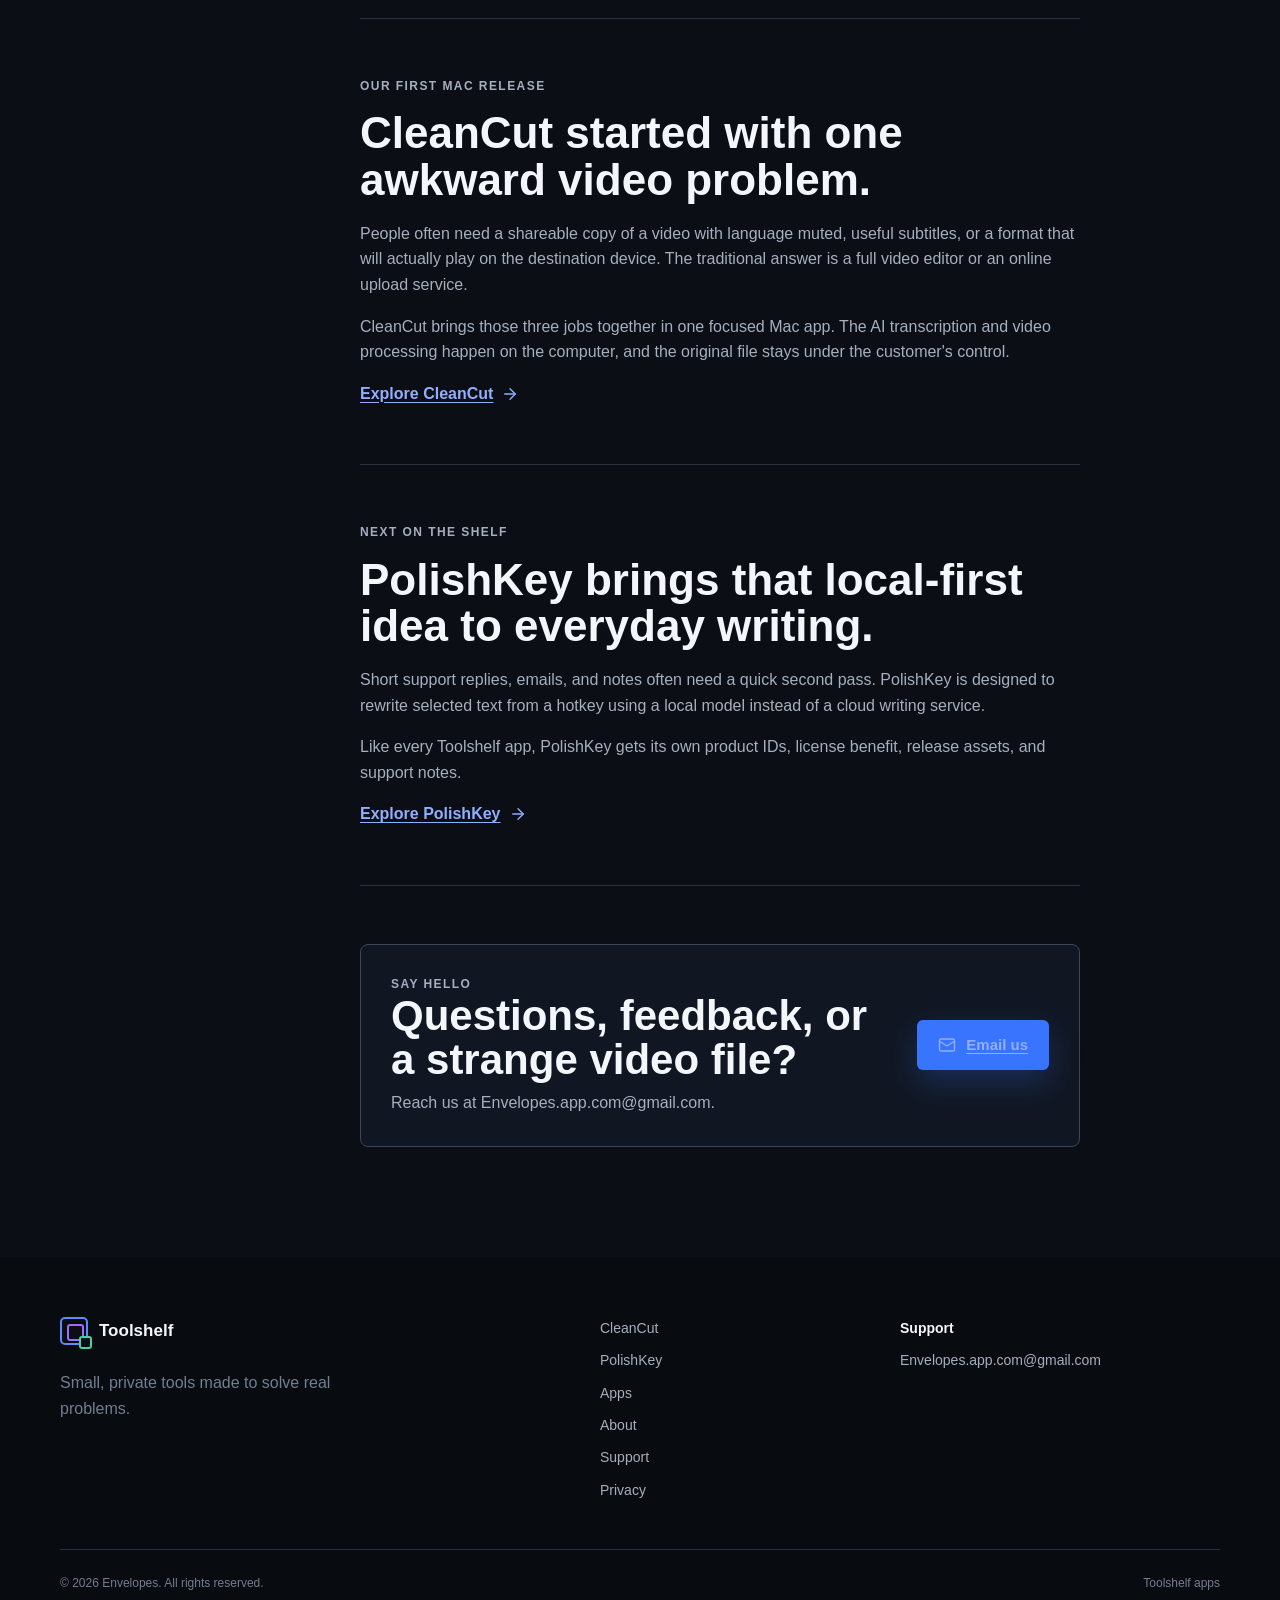
==== commit b9bef818: "Generalize Toolshelf support copy" ====
--- a/about.html
+++ b/about.html
@@ -104,7 +104,7 @@
       <div class="footer-links"><a href="index.html">CleanCut</a><a href="polishkey.html">PolishKey</a><a href="apps.html">Apps</a><a href="about.html">About</a><a href="support.html">Support</a><a href="privacy.html">Privacy</a></div>
       <div class="footer-contact"><span>Support</span><a href="mailto:Envelopes.app.com@gmail.com">Envelopes.app.com@gmail.com</a></div>
     </div>
-    <div class="shell footer-bottom"><span>© 2026 Envelopes. All rights reserved.</span><span>CleanCut for Mac</span></div>
+    <div class="shell footer-bottom"><span>© 2026 Envelopes. All rights reserved.</span><span>Toolshelf apps</span></div>
   </footer>
 </body>
 </html>
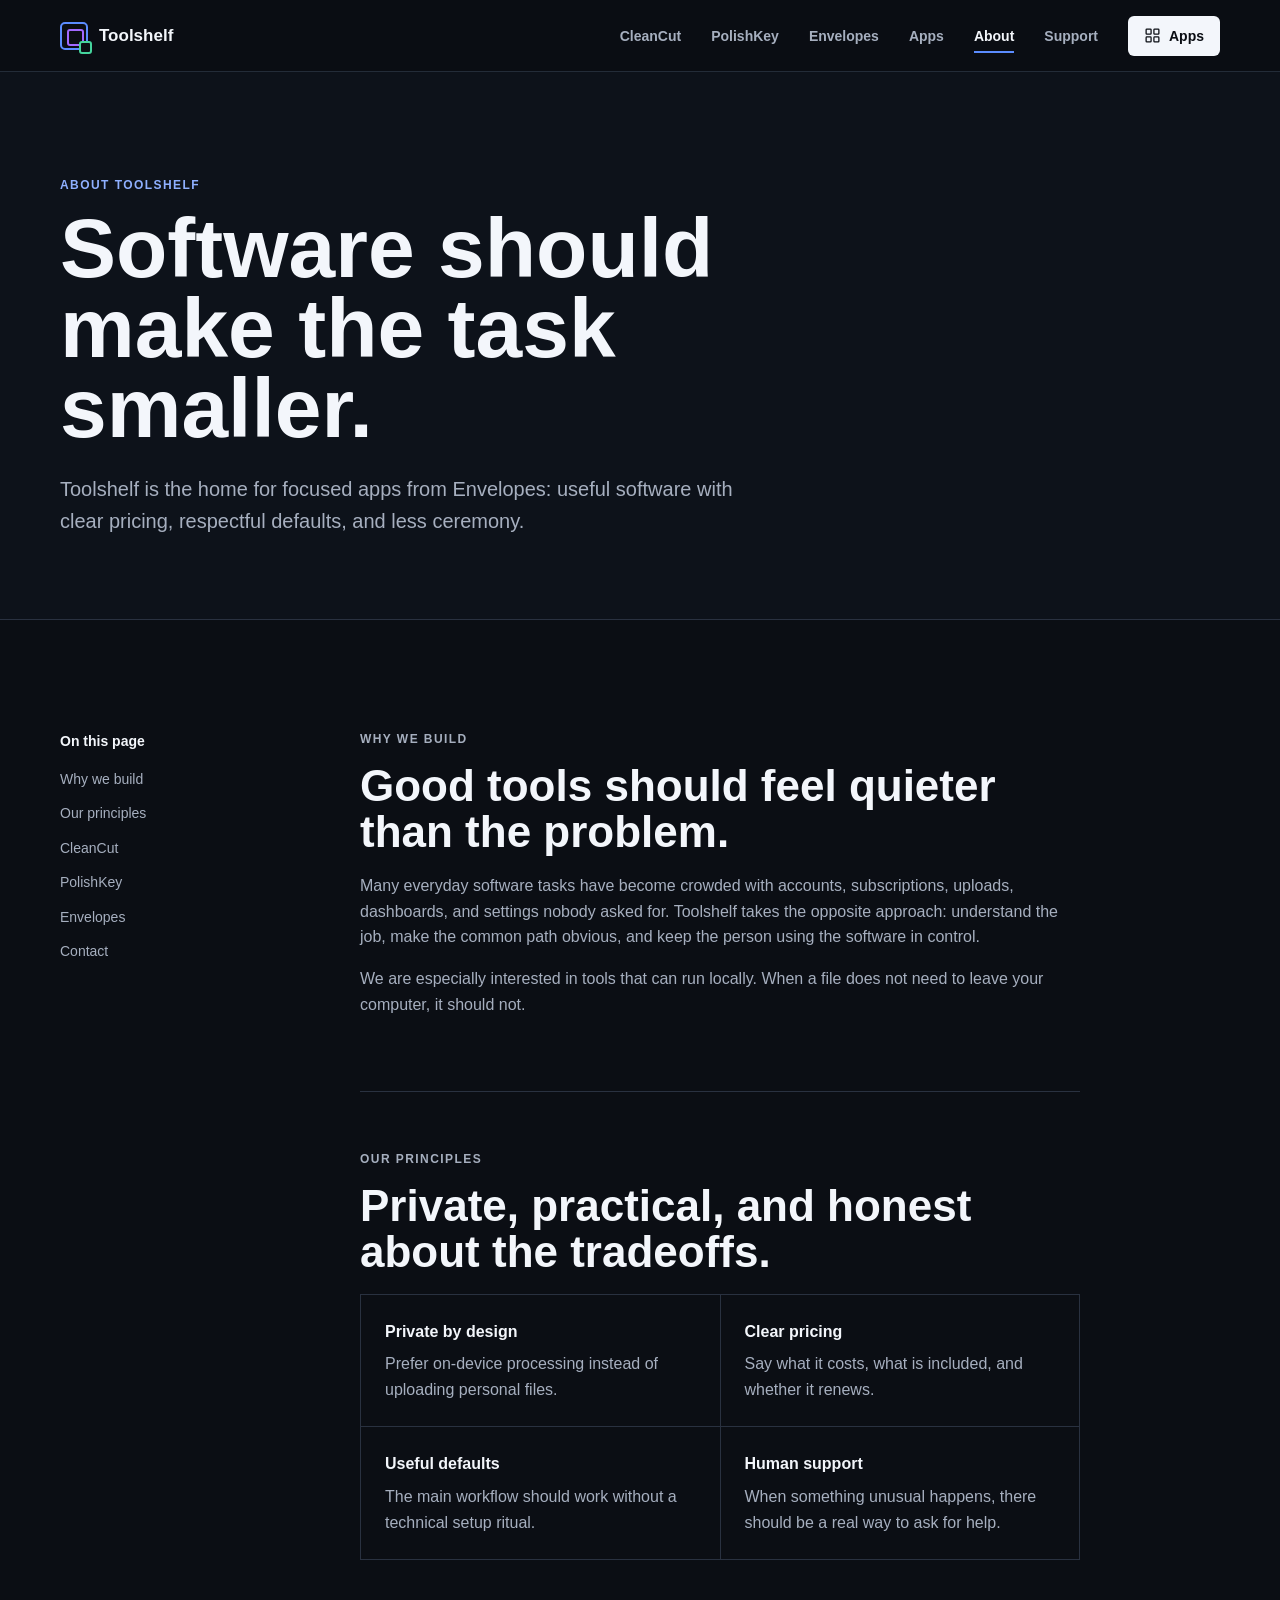
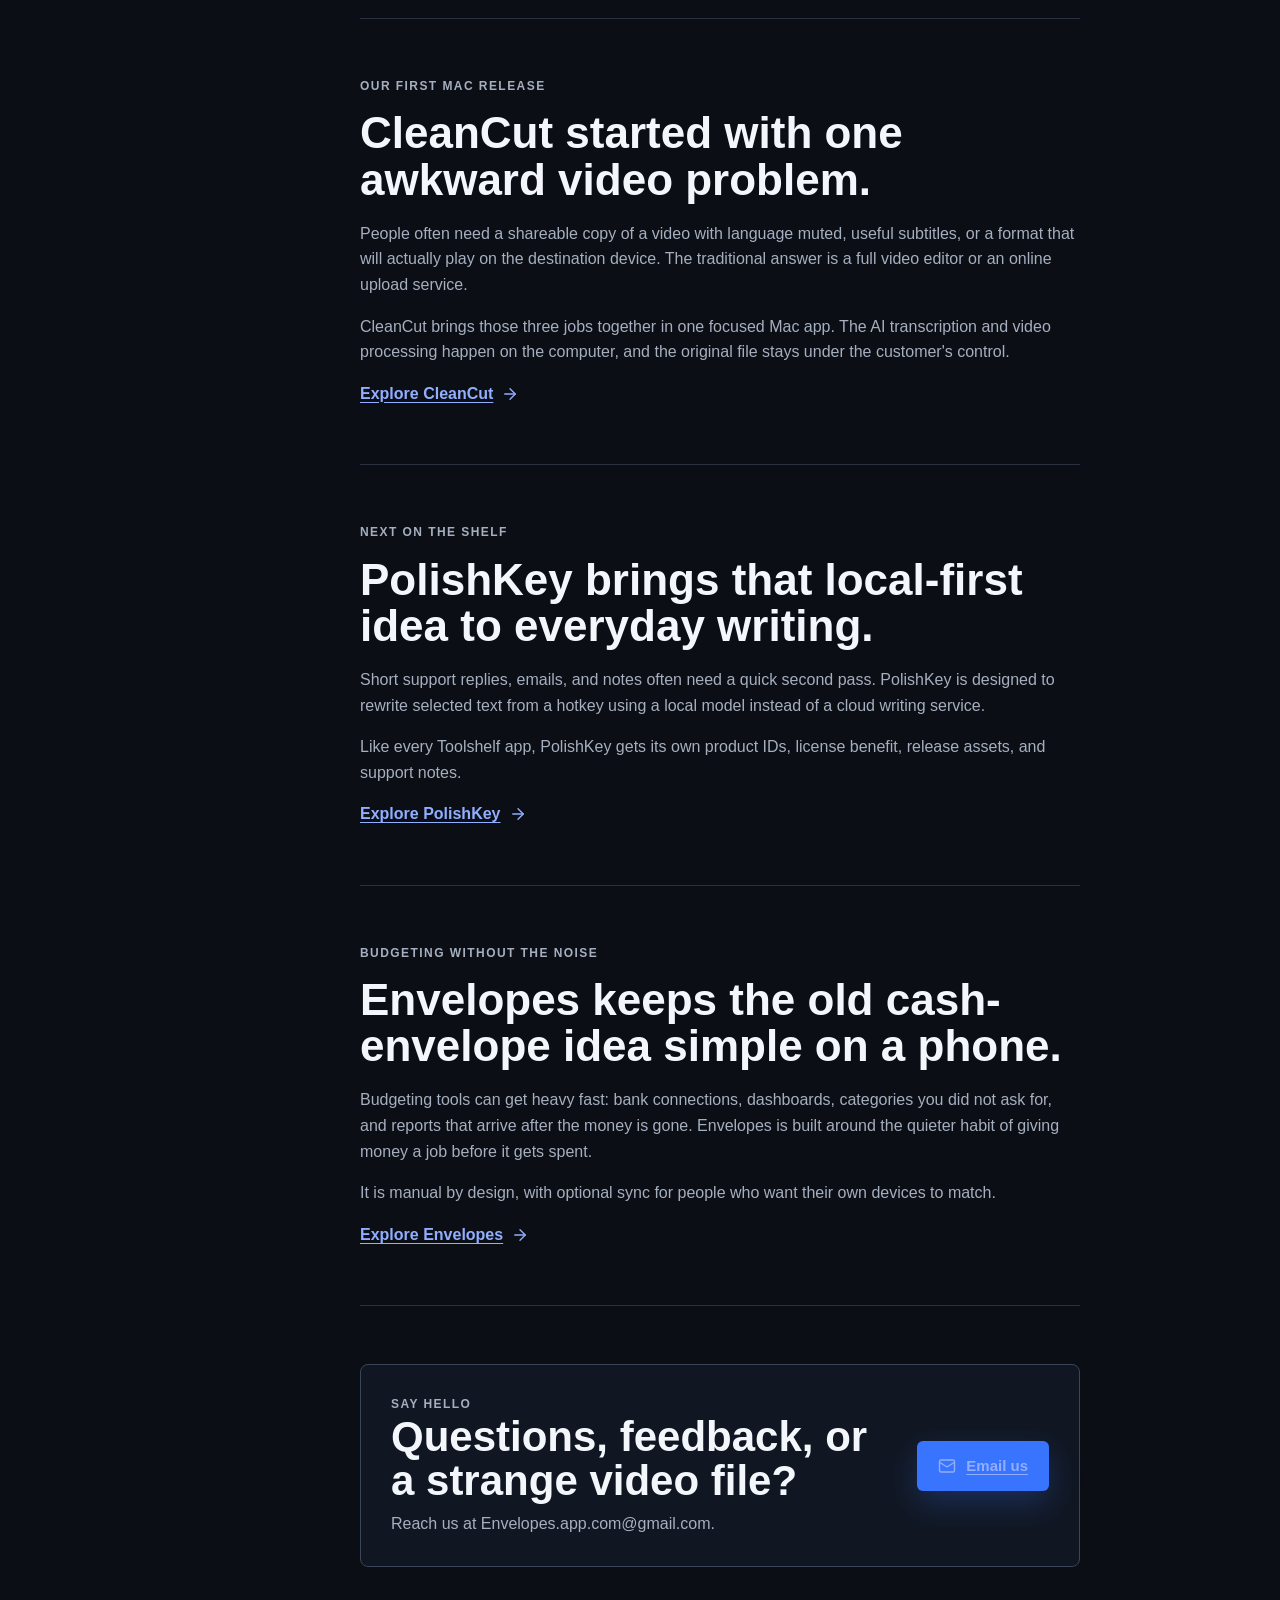
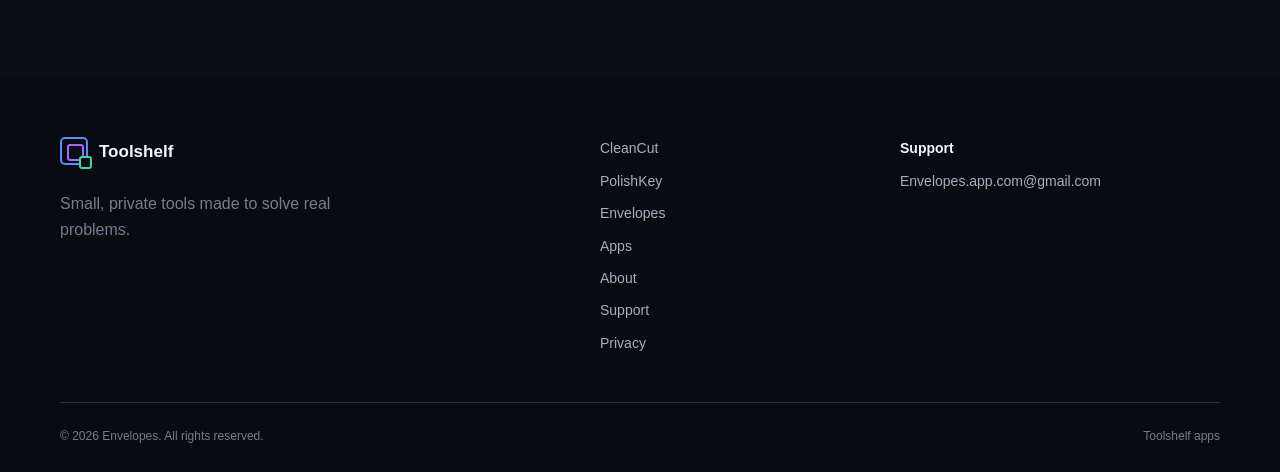
==== commit 35208f47: "Add Envelopes to Toolshelf site" ====
--- a/about.html
+++ b/about.html
@@ -1,14 +1,22 @@
 <!DOCTYPE html>
 <html lang="en">
 <head>
+<!-- Google tag (gtag.js) -->
+<script async src="https://www.googletagmanager.com/gtag/js?id=AW-18301035992"></script>
+<script>
+  window.dataLayer = window.dataLayer || [];
+  function gtag(){dataLayer.push(arguments);}
+  gtag('js', new Date());
+  gtag('config', 'AW-18301035992');
+</script>
   <meta charset="UTF-8">
   <meta name="viewport" content="width=device-width, initial-scale=1">
   <meta name="theme-color" content="#0b0e14">
-  <meta name="description" content="About Toolshelf and the thinking behind CleanCut: practical software, clear pricing, and private on-device processing.">
+  <meta name="description" content="About Toolshelf and the thinking behind CleanCut, PolishKey, Envelopes, and practical software with respectful defaults.">
   <link rel="canonical" href="https://envelopesapp.github.io/tools-site/about.html">
   <link rel="icon" href="favicon.svg" type="image/svg+xml">
   <title>About | Toolshelf</title>
-  <link rel="stylesheet" href="styles.css?v=20260622a">
+  <link rel="stylesheet" href="styles.css?v=20260714a">
   <script src="assets/lucide.min.js" defer></script>
   <script src="site.js" defer></script>
 </head>
@@ -21,10 +29,11 @@
       <nav class="nav-links" id="site-menu" aria-label="Primary navigation">
         <a href="index.html">CleanCut</a>
         <a href="polishkey.html">PolishKey</a>
+        <a href="envelopes.html">Envelopes</a>
         <a href="apps.html">Apps</a>
         <a class="active" href="about.html">About</a>
         <a href="support.html">Support</a>
-        <a class="nav-download" href="index.html#downloads"><i data-lucide="download" aria-hidden="true"></i>Download</a>
+        <a class="nav-download" href="apps.html"><i data-lucide="layout-grid" aria-hidden="true"></i>Apps</a>
       </nav>
     </div>
   </header>
@@ -46,6 +55,7 @@
           <a href="#principles">Our principles</a>
           <a href="#cleancut">CleanCut</a>
           <a href="#polishkey">PolishKey</a>
+          <a href="#envelopes">Envelopes</a>
           <a href="#contact">Contact</a>
         </nav>
         <div>
@@ -83,6 +93,14 @@
             <a class="text-link" href="polishkey.html">Explore PolishKey <i data-lucide="arrow-right" aria-hidden="true"></i></a>
           </section>
 
+          <section class="prose-section" id="envelopes">
+            <p class="eyebrow">Budgeting without the noise</p>
+            <h2>Envelopes keeps the old cash-envelope idea simple on a phone.</h2>
+            <p>Budgeting tools can get heavy fast: bank connections, dashboards, categories you did not ask for, and reports that arrive after the money is gone. Envelopes is built around the quieter habit of giving money a job before it gets spent.</p>
+            <p>It is manual by design, with optional sync for people who want their own devices to match.</p>
+            <a class="text-link" href="envelopes.html">Explore Envelopes <i data-lucide="arrow-right" aria-hidden="true"></i></a>
+          </section>
+
           <section class="prose-section" id="contact">
             <div class="contact-panel">
               <div>
@@ -101,7 +119,7 @@
   <footer class="site-footer">
     <div class="shell footer-grid">
       <div><a class="brand" href="index.html"><span class="brand-mark" aria-hidden="true"><span></span></span><span>Toolshelf</span></a><p>Small, private tools made to solve real problems.</p></div>
-      <div class="footer-links"><a href="index.html">CleanCut</a><a href="polishkey.html">PolishKey</a><a href="apps.html">Apps</a><a href="about.html">About</a><a href="support.html">Support</a><a href="privacy.html">Privacy</a></div>
+      <div class="footer-links"><a href="index.html">CleanCut</a><a href="polishkey.html">PolishKey</a><a href="envelopes.html">Envelopes</a><a href="apps.html">Apps</a><a href="about.html">About</a><a href="support.html">Support</a><a href="privacy.html">Privacy</a></div>
       <div class="footer-contact"><span>Support</span><a href="mailto:Envelopes.app.com@gmail.com">Envelopes.app.com@gmail.com</a></div>
     </div>
     <div class="shell footer-bottom"><span>© 2026 Envelopes. All rights reserved.</span><span>Toolshelf apps</span></div>
--- a/styles.css
+++ b/styles.css
@@ -220,8 +220,14 @@
 }
 
 .polishkey-hero {
-  background-image: url("assets/polishkey-hero.png");
-  background-position: center;
+  background-image: url("assets/polishkey-hero.jpg");
+  background-position: 58% center;
+  background-size: cover;
+}
+
+.envelopes-hero {
+  background-image: url("assets/envelopes-budget.jpg");
+  background-position: 72% center;
   background-size: cover;
 }
 
@@ -234,8 +240,14 @@
 
 .polishkey-hero .hero-shade {
   background:
-    linear-gradient(90deg, rgba(4, 7, 12, 0.82), rgba(4, 7, 12, 0.5) 42%, rgba(4, 7, 12, 0.18)),
-    rgba(4, 7, 12, 0.18);
+    linear-gradient(90deg, rgba(4, 7, 12, 0.9), rgba(4, 7, 12, 0.68) 46%, rgba(4, 7, 12, 0.26)),
+    rgba(4, 7, 12, 0.28);
+}
+
+.envelopes-hero .hero-shade {
+  background:
+    linear-gradient(90deg, rgba(4, 7, 12, 0.92), rgba(4, 7, 12, 0.7) 48%, rgba(4, 7, 12, 0.34)),
+    rgba(4, 7, 12, 0.22);
 }
 
 .hero-content {
@@ -424,6 +436,37 @@
   border-bottom: 1px solid var(--line);
 }
 
+.availability-strip {
+  background: #0d121a;
+  border-bottom: 1px solid var(--line);
+}
+
+.availability-grid {
+  display: grid;
+  grid-template-columns: repeat(3, 1fr);
+  border-left: 1px solid var(--line);
+}
+
+.availability-grid > div {
+  min-height: 108px;
+  display: flex;
+  flex-direction: column;
+  justify-content: center;
+  gap: 6px;
+  padding: 24px;
+  border-right: 1px solid var(--line);
+}
+
+.availability-grid strong {
+  color: var(--text);
+}
+
+.availability-grid span {
+  color: var(--faint);
+  font-size: 13px;
+  line-height: 1.45;
+}
+
 .trust-grid {
   display: grid;
   grid-template-columns: repeat(4, 1fr);
@@ -485,206 +528,91 @@
   font-size: 18px;
 }
 
-.product-section {
-  overflow: hidden;
-}
-
-.app-window {
-  width: min(900px, 100%);
-  aspect-ratio: 800 / 632;
-  margin: 0 auto;
-  overflow: hidden;
-  border: 1px solid #46516a;
-  border-radius: 12px;
-  background: #0d111a;
-  box-shadow: 0 34px 90px rgba(0, 0, 0, 0.48);
-}
-
-.product-image {
-  width: min(1040px, 100%);
-  display: block;
-  margin: 0 auto;
-  border: 1px solid #46516a;
-  border-radius: 12px;
-  box-shadow: 0 34px 90px rgba(0, 0, 0, 0.48);
-}
-
-.window-bar {
-  position: relative;
-  height: 38px;
-  display: flex;
-  align-items: center;
-  justify-content: center;
-  background: #e9e9eb;
-  color: #47484b;
-  font-size: 12px;
-  font-weight: 700;
-}
-
-.traffic-lights {
-  position: absolute;
-  left: 12px;
-  display: flex;
-  gap: 7px;
-}
-
-.traffic-lights span {
-  width: 11px;
-  height: 11px;
-  border-radius: 50%;
-  background: #ff5f57;
-}
-
-.traffic-lights span:nth-child(2) {
-  background: #febc2e;
-}
-
-.traffic-lights span:nth-child(3) {
-  background: #28c840;
-}
-
-.app-screen {
-  position: relative;
-  height: calc(100% - 38px);
-  padding: 20px 28px 24px;
-  background: #0c111b;
-  background-image: radial-gradient(circle at 50% 10%, #1c2436 0, #0c111b 58%);
-}
-
-.app-title-row {
-  display: grid;
-  grid-template-columns: 1fr auto 1fr;
-  align-items: center;
-  color: white;
-}
-
-.app-title-row > div {
-  font-size: clamp(14px, 2.2vw, 24px);
-}
-
-.app-title-row small {
-  color: #677084;
-  font-size: 0.52em;
-}
-
-.app-title-row svg {
-  justify-self: end;
-  width: clamp(16px, 2.2vw, 24px);
-  color: #c7cede;
-}
-
-.app-center {
-  width: min(590px, 82%);
-  margin: clamp(22px, 4vw, 48px) auto 0;
-  text-align: center;
-}
-
-.app-symbol {
-  position: relative;
-  width: clamp(72px, 11vw, 122px);
-  height: clamp(72px, 11vw, 122px);
-  margin: 0 auto clamp(18px, 3vw, 32px);
-  border: 1px solid rgba(162, 105, 255, 0.48);
-  border-radius: 50%;
-  background: rgba(91, 140, 255, 0.12);
-  box-shadow: 0 0 42px rgba(162, 105, 255, 0.2);
-}
-
-.app-symbol span {
-  position: absolute;
-  width: 32%;
-  height: 38%;
-  border: clamp(3px, 0.55vw, 6px) solid var(--blue);
-  border-radius: 4px;
-}
-
-.app-symbol span:first-child {
-  top: 28%;
-  left: 31%;
-}
-
-.app-symbol span:last-child {
-  right: 25%;
-  bottom: 24%;
-  border-color: var(--violet);
-  background: #192139;
-}
-
-.app-center h3 {
-  margin-bottom: 12px;
-  color: #7799ff;
-  font-size: clamp(19px, 3vw, 32px);
-}
-
-.app-center > p {
-  margin: 0 auto 12px;
-  color: #bec6d4;
-  font-size: clamp(10px, 1.5vw, 16px);
-  line-height: 1.45;
-}
-
-.drag-copy {
-  display: block;
-  margin-bottom: 12px;
-  color: #606a7b;
-  font-size: clamp(9px, 1.3vw, 13px);
-}
-
-.privacy-chip,
-.folder-link {
-  display: inline-flex;
-  align-items: center;
-  justify-content: center;
-  gap: 8px;
-  font-size: clamp(9px, 1.35vw, 14px);
-}
-
-.privacy-chip {
-  padding: 7px 13px;
-  border: 1px solid #2a3343;
-  border-radius: 999px;
-  color: #b5bfce;
-}
-
-.privacy-chip svg,
-.folder-link svg {
-  width: 16px;
-  color: var(--blue);
-}
-
-.folder-link {
-  display: flex;
-  margin-top: 12px;
-  color: #b9c7ef;
-  font-weight: 650;
-}
-
-.app-button {
-  position: absolute;
-  right: 28px;
-  bottom: 24px;
-  left: 28px;
-  height: clamp(42px, 7vw, 60px);
-  display: flex;
-  align-items: center;
-  justify-content: center;
-  gap: 10px;
-  border-radius: 10px;
-  background: linear-gradient(100deg, var(--blue), var(--violet));
-  color: white;
-  font-size: clamp(13px, 2vw, 18px);
-  font-weight: 750;
-  box-shadow: 0 10px 30px rgba(91, 140, 255, 0.27);
-}
-
-.app-button svg {
-  width: 20px;
-}
-
 .soft-band {
   background: var(--surface-soft);
   border-top: 1px solid var(--line);
   border-bottom: 1px solid var(--line);
+}
+
+.demo-section {
+  position: relative;
+  scroll-margin-top: calc(var(--header-height) + 18px);
+  background:
+    linear-gradient(180deg, rgba(9, 12, 18, 0.96), rgba(13, 18, 26, 0.98)),
+    #0c1119;
+  border-top: 1px solid var(--line);
+  border-bottom: 1px solid var(--line);
+}
+
+.demo-layout {
+  display: grid;
+  grid-template-columns: minmax(0, 0.82fr) minmax(520px, 1fr);
+  gap: 70px;
+  align-items: center;
+}
+
+.demo-layout .section-heading {
+  margin-bottom: 0;
+}
+
+.demo-media {
+  padding: 12px;
+  border: 1px solid var(--line);
+  border-radius: 8px;
+  background: rgba(17, 23, 34, 0.78);
+  box-shadow: 0 24px 64px rgba(0, 0, 0, 0.28);
+}
+
+.demo-media video {
+  display: block;
+  width: 100%;
+  aspect-ratio: 16 / 9;
+  border-radius: 6px;
+  background: #05070b;
+}
+
+.screenshot-section {
+  background:
+    linear-gradient(180deg, rgba(9, 12, 18, 0.96), rgba(13, 18, 26, 0.98)),
+    #0c1119;
+  border-top: 1px solid var(--line);
+  border-bottom: 1px solid var(--line);
+}
+
+.screenshot-layout {
+  display: grid;
+  grid-template-columns: minmax(0, 0.82fr) minmax(520px, 1fr);
+  gap: 70px;
+  align-items: center;
+}
+
+.screenshot-layout .section-heading {
+  margin-bottom: 0;
+}
+
+.screen-gallery {
+  display: grid;
+  grid-template-columns: minmax(0, 1fr) minmax(160px, 0.58fr);
+  gap: 16px;
+  align-items: end;
+}
+
+.screen-gallery img {
+  width: 100%;
+  border: 1px solid rgba(255, 255, 255, 0.14);
+  border-radius: 12px;
+  background: #111722;
+  box-shadow: 0 24px 64px rgba(0, 0, 0, 0.36);
+}
+
+.screen-gallery img:nth-child(2) {
+  transform: translateY(24px);
+}
+
+.screen-gallery img:nth-child(3) {
+  grid-column: 1 / -1;
+  width: min(72%, 520px);
+  margin-left: auto;
 }
 
 .feature-grid {
@@ -1201,6 +1129,18 @@
 
 .catalog-screenshot::after {
   display: none;
+}
+
+.catalog-screenshot.envelopes-card-visual {
+  background:
+    radial-gradient(circle at 25% 18%, rgba(69, 212, 157, 0.16), transparent 34%),
+    radial-gradient(circle at 82% 78%, rgba(91, 140, 255, 0.14), transparent 36%),
+    #0b111b;
+}
+
+.catalog-screenshot.envelopes-card-visual img {
+  width: min(480px, 84%);
+  border-radius: 20px;
 }
 
 .catalog-visual::after {
@@ -1418,14 +1358,32 @@
     grid-template-columns: repeat(2, 1fr);
   }
 
+  .availability-grid {
+    grid-template-columns: 1fr;
+    border-left: 0;
+  }
+
+  .availability-grid > div {
+    min-height: 88px;
+    border-right: 0;
+    border-bottom: 1px solid var(--line);
+  }
+
   .trust-grid > div:nth-child(3) {
     border-left: 1px solid var(--line);
   }
 
   .feature-grid,
+  .demo-layout,
+  .screenshot-layout,
   .pricing-layout,
   .workflow-layout {
     grid-template-columns: 1fr;
+  }
+
+  .demo-layout,
+  .screenshot-layout {
+    gap: 38px;
   }
 
   .workflow-layout {
@@ -1531,9 +1489,31 @@
     background-position: 62% center;
   }
 
+  .polishkey-hero {
+    background-position: 64% center;
+  }
+
+  .envelopes-hero {
+    background-position: 62% center;
+  }
+
+  .envelopes-hero h1 {
+    font-size: clamp(50px, 17vw, 70px);
+  }
+
   .hero-shade {
     background: rgba(3, 6, 10, 0.48);
     box-shadow: inset 0 -280px 170px rgba(3, 6, 10, 0.83);
+  }
+
+  .polishkey-hero .hero-shade {
+    background: rgba(3, 6, 10, 0.56);
+    box-shadow: inset 0 -300px 180px rgba(3, 6, 10, 0.9);
+  }
+
+  .envelopes-hero .hero-shade {
+    background: rgba(3, 6, 10, 0.54);
+    box-shadow: inset 0 -320px 180px rgba(3, 6, 10, 0.9);
   }
 
   .hero-content {
@@ -1589,57 +1569,6 @@
     margin-bottom: 34px;
   }
 
-  .app-window {
-    width: calc(100% + 16px);
-    margin-left: -8px;
-  }
-
-  .window-bar {
-    height: 28px;
-  }
-
-  .app-screen {
-    height: calc(100% - 28px);
-    padding: 11px 12px 12px;
-  }
-
-  .traffic-lights {
-    left: 8px;
-    gap: 5px;
-  }
-
-  .traffic-lights span {
-    width: 8px;
-    height: 8px;
-  }
-
-  .app-center {
-    width: 88%;
-    margin-top: 10px;
-  }
-
-  .app-symbol {
-    margin-bottom: 8px;
-  }
-
-  .app-center h3 {
-    margin-bottom: 5px;
-  }
-
-  .app-center > p,
-  .drag-copy,
-  .privacy-chip,
-  .folder-link {
-    display: none;
-  }
-
-  .app-button {
-    right: 12px;
-    bottom: 12px;
-    left: 12px;
-    border-radius: 6px;
-  }
-
   .feature-grid {
     gap: 12px;
   }
@@ -1713,6 +1642,18 @@
     width: 100%;
   }
 
+  .screen-gallery {
+    grid-template-columns: 1fr;
+  }
+
+  .screen-gallery img:nth-child(2),
+  .screen-gallery img:nth-child(3) {
+    width: 100%;
+    margin-left: 0;
+    transform: none;
+    grid-column: auto;
+  }
+
   .platform-options {
     grid-template-columns: 1fr;
   }
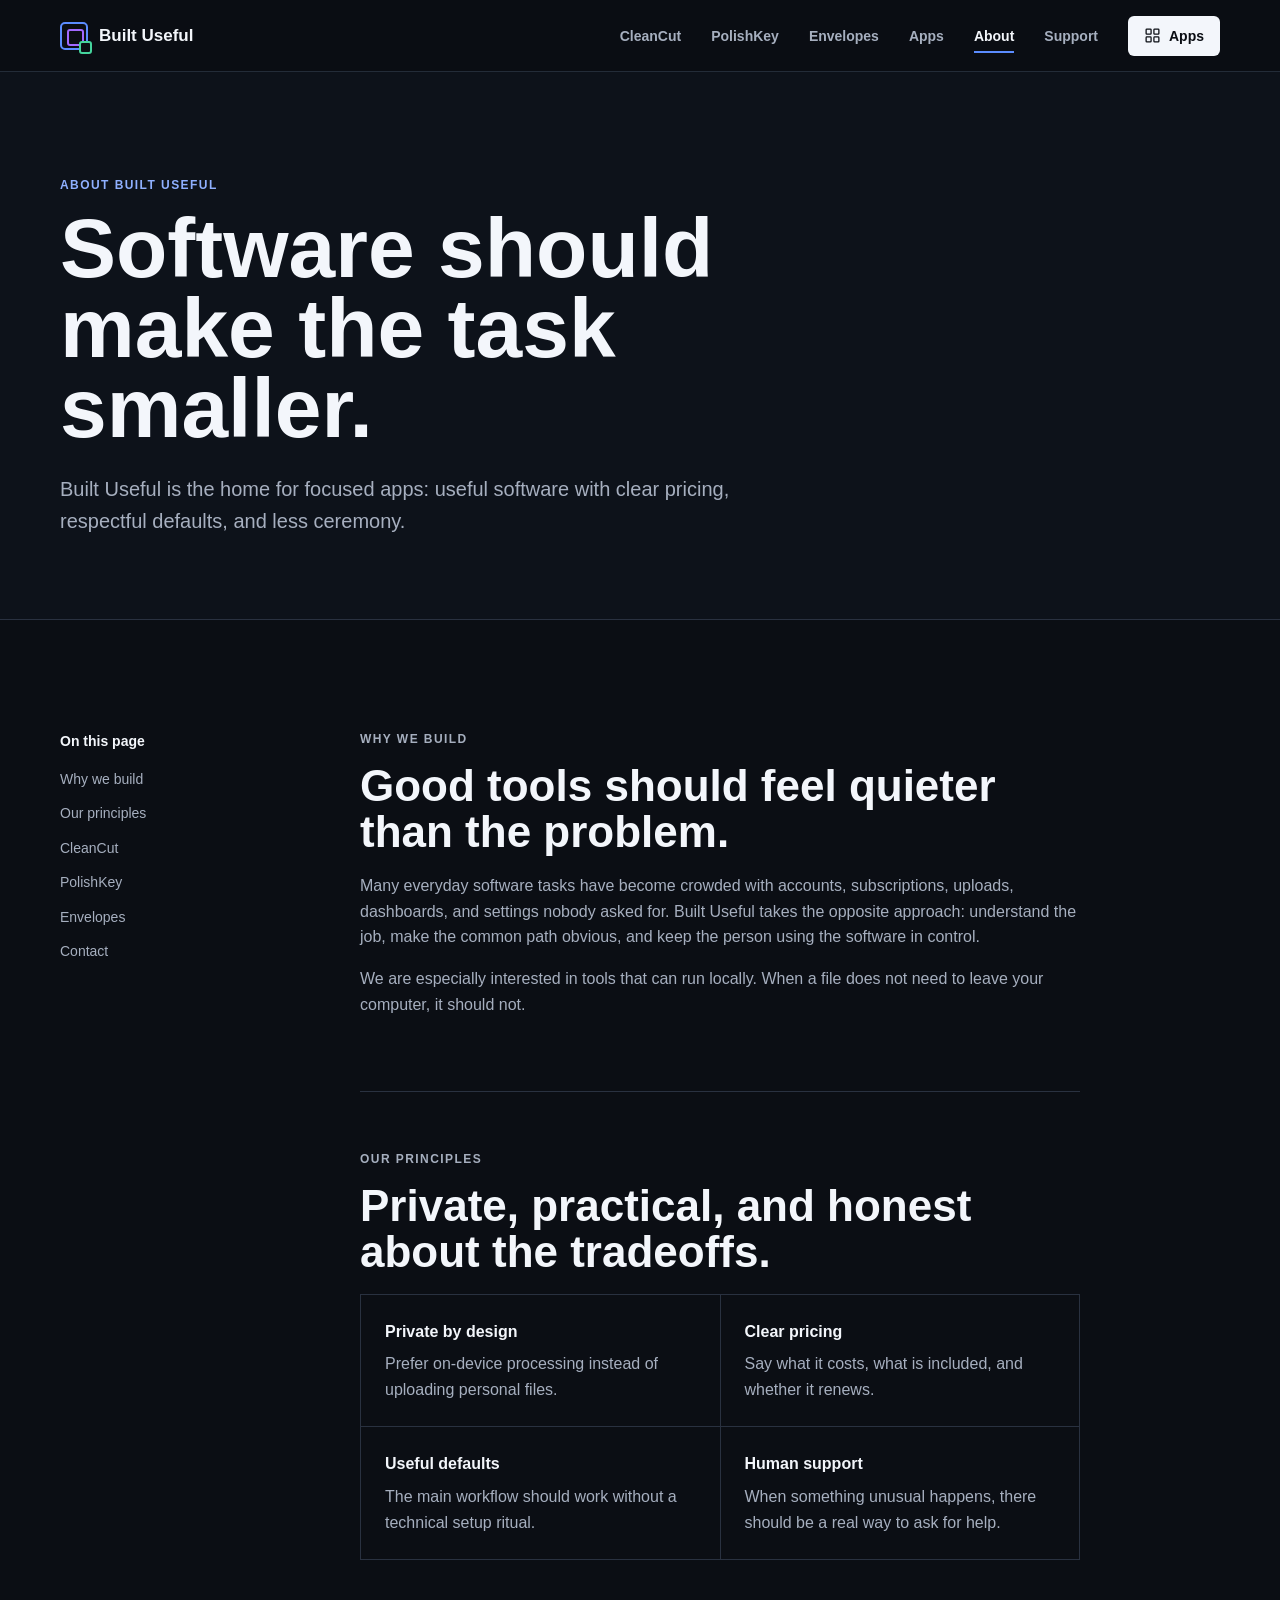
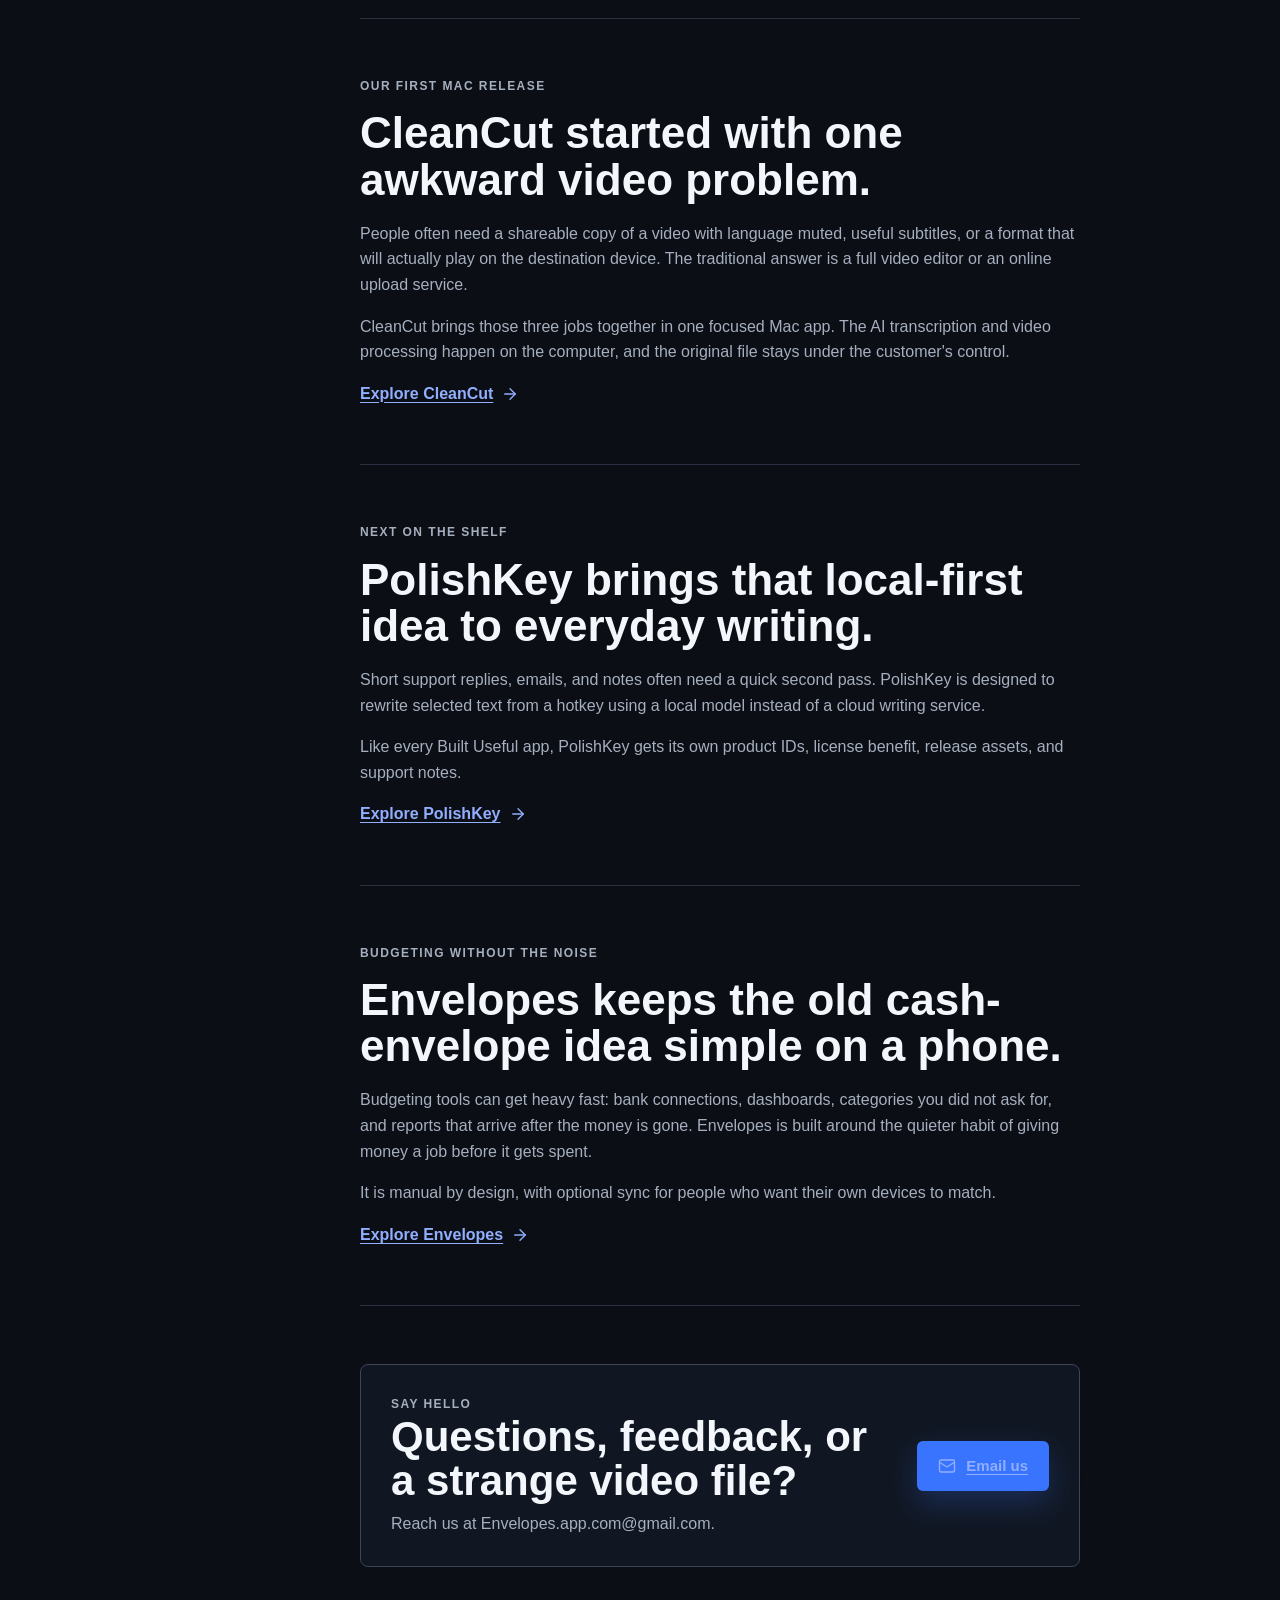
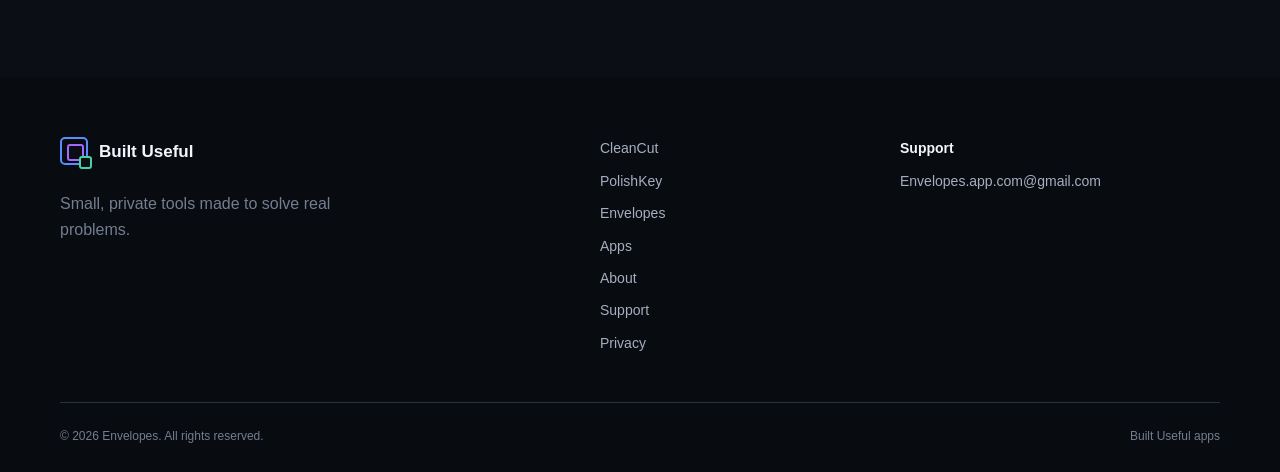
==== commit 270f9288: "Move site to Built Useful domain" ====
--- a/about.html
+++ b/about.html
@@ -12,10 +12,10 @@
   <meta charset="UTF-8">
   <meta name="viewport" content="width=device-width, initial-scale=1">
   <meta name="theme-color" content="#0b0e14">
-  <meta name="description" content="About Toolshelf and the thinking behind CleanCut, PolishKey, Envelopes, and practical software with respectful defaults.">
-  <link rel="canonical" href="https://envelopesapp.github.io/tools-site/about.html">
+  <meta name="description" content="About Built Useful and the thinking behind CleanCut, PolishKey, Envelopes, and practical software with respectful defaults.">
+  <link rel="canonical" href="https://builtuseful.com/about.html">
   <link rel="icon" href="favicon.svg" type="image/svg+xml">
-  <title>About | Toolshelf</title>
+  <title>About | Built Useful</title>
   <link rel="stylesheet" href="styles.css?v=20260714a">
   <script src="assets/lucide.min.js" defer></script>
   <script src="site.js" defer></script>
@@ -24,7 +24,7 @@
   <a class="skip-link" href="#main">Skip to content</a>
   <header class="site-header">
     <div class="site-nav shell">
-      <a class="brand" href="index.html" aria-label="Toolshelf home"><span class="brand-mark" aria-hidden="true"><span></span></span><span>Toolshelf</span></a>
+      <a class="brand" href="index.html" aria-label="Built Useful home"><span class="brand-mark" aria-hidden="true"><span></span></span><span>Built Useful</span></a>
       <button class="menu-toggle" type="button" aria-expanded="false" aria-controls="site-menu"><i data-lucide="menu" aria-hidden="true"></i><span>Menu</span></button>
       <nav class="nav-links" id="site-menu" aria-label="Primary navigation">
         <a href="index.html">CleanCut</a>
@@ -41,9 +41,9 @@
   <main id="main">
     <section class="page-hero">
       <div class="shell">
-        <p class="eyebrow">About Toolshelf</p>
+        <p class="eyebrow">About Built Useful</p>
         <h1>Software should make the task smaller.</h1>
-        <p>Toolshelf is the home for focused apps from Envelopes: useful software with clear pricing, respectful defaults, and less ceremony.</p>
+        <p>Built Useful is the home for focused apps: useful software with clear pricing, respectful defaults, and less ceremony.</p>
       </div>
     </section>
 
@@ -62,7 +62,7 @@
           <section class="prose-section" id="why">
             <p class="eyebrow">Why we build</p>
             <h2>Good tools should feel quieter than the problem.</h2>
-            <p>Many everyday software tasks have become crowded with accounts, subscriptions, uploads, dashboards, and settings nobody asked for. Toolshelf takes the opposite approach: understand the job, make the common path obvious, and keep the person using the software in control.</p>
+            <p>Many everyday software tasks have become crowded with accounts, subscriptions, uploads, dashboards, and settings nobody asked for. Built Useful takes the opposite approach: understand the job, make the common path obvious, and keep the person using the software in control.</p>
             <p>We are especially interested in tools that can run locally. When a file does not need to leave your computer, it should not.</p>
           </section>
 
@@ -89,7 +89,7 @@
             <p class="eyebrow">Next on the shelf</p>
             <h2>PolishKey brings that local-first idea to everyday writing.</h2>
             <p>Short support replies, emails, and notes often need a quick second pass. PolishKey is designed to rewrite selected text from a hotkey using a local model instead of a cloud writing service.</p>
-            <p>Like every Toolshelf app, PolishKey gets its own product IDs, license benefit, release assets, and support notes.</p>
+            <p>Like every Built Useful app, PolishKey gets its own product IDs, license benefit, release assets, and support notes.</p>
             <a class="text-link" href="polishkey.html">Explore PolishKey <i data-lucide="arrow-right" aria-hidden="true"></i></a>
           </section>
 
@@ -108,7 +108,7 @@
                 <h2>Questions, feedback, or a strange video file?</h2>
                 <p>Reach us at Envelopes.app.com@gmail.com.</p>
               </div>
-              <a class="button button-primary" href="mailto:Envelopes.app.com@gmail.com?subject=Toolshelf%20question"><i data-lucide="mail" aria-hidden="true"></i>Email us</a>
+              <a class="button button-primary" href="mailto:Envelopes.app.com@gmail.com?subject=Built%20Useful%20question"><i data-lucide="mail" aria-hidden="true"></i>Email us</a>
             </div>
           </section>
         </div>
@@ -118,11 +118,11 @@
 
   <footer class="site-footer">
     <div class="shell footer-grid">
-      <div><a class="brand" href="index.html"><span class="brand-mark" aria-hidden="true"><span></span></span><span>Toolshelf</span></a><p>Small, private tools made to solve real problems.</p></div>
+      <div><a class="brand" href="index.html"><span class="brand-mark" aria-hidden="true"><span></span></span><span>Built Useful</span></a><p>Small, private tools made to solve real problems.</p></div>
       <div class="footer-links"><a href="index.html">CleanCut</a><a href="polishkey.html">PolishKey</a><a href="envelopes.html">Envelopes</a><a href="apps.html">Apps</a><a href="about.html">About</a><a href="support.html">Support</a><a href="privacy.html">Privacy</a></div>
       <div class="footer-contact"><span>Support</span><a href="mailto:Envelopes.app.com@gmail.com">Envelopes.app.com@gmail.com</a></div>
     </div>
-    <div class="shell footer-bottom"><span>© 2026 Envelopes. All rights reserved.</span><span>Toolshelf apps</span></div>
+    <div class="shell footer-bottom"><span>© 2026 Envelopes. All rights reserved.</span><span>Built Useful apps</span></div>
   </footer>
 </body>
 </html>
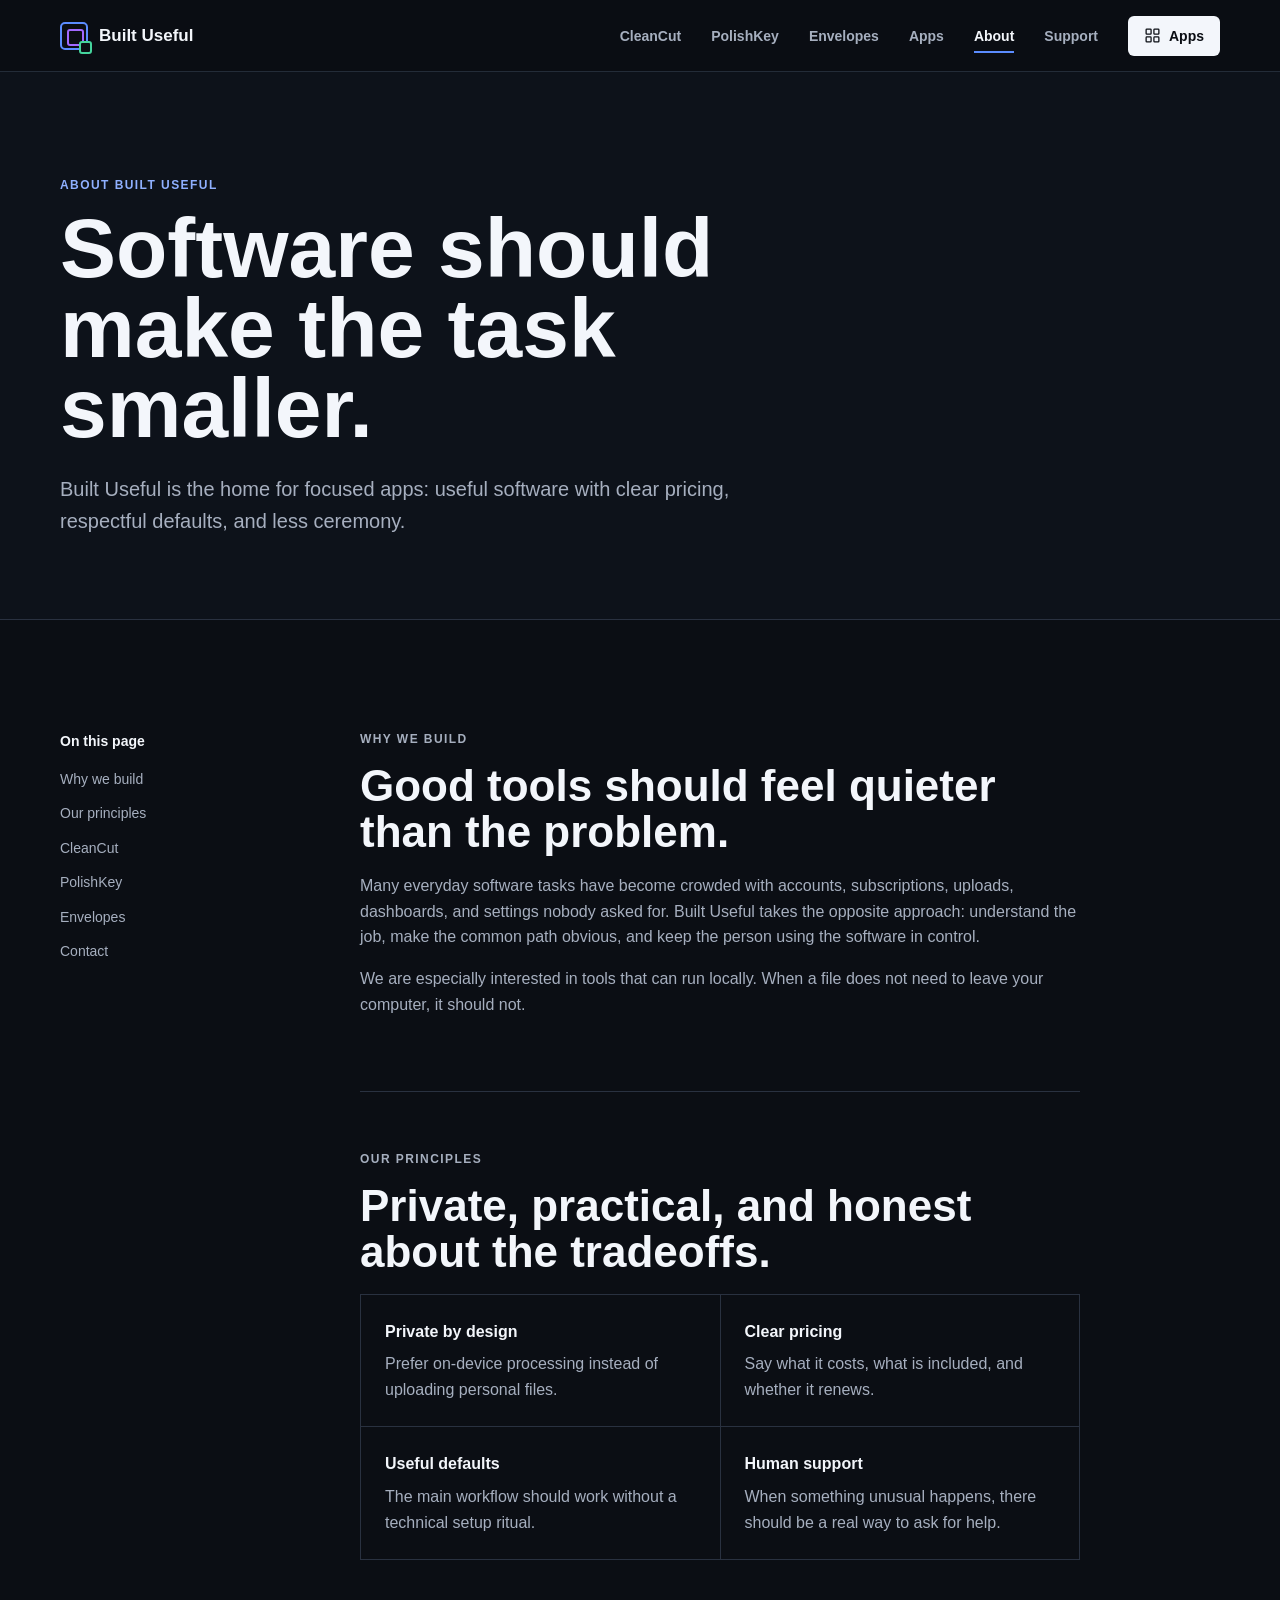
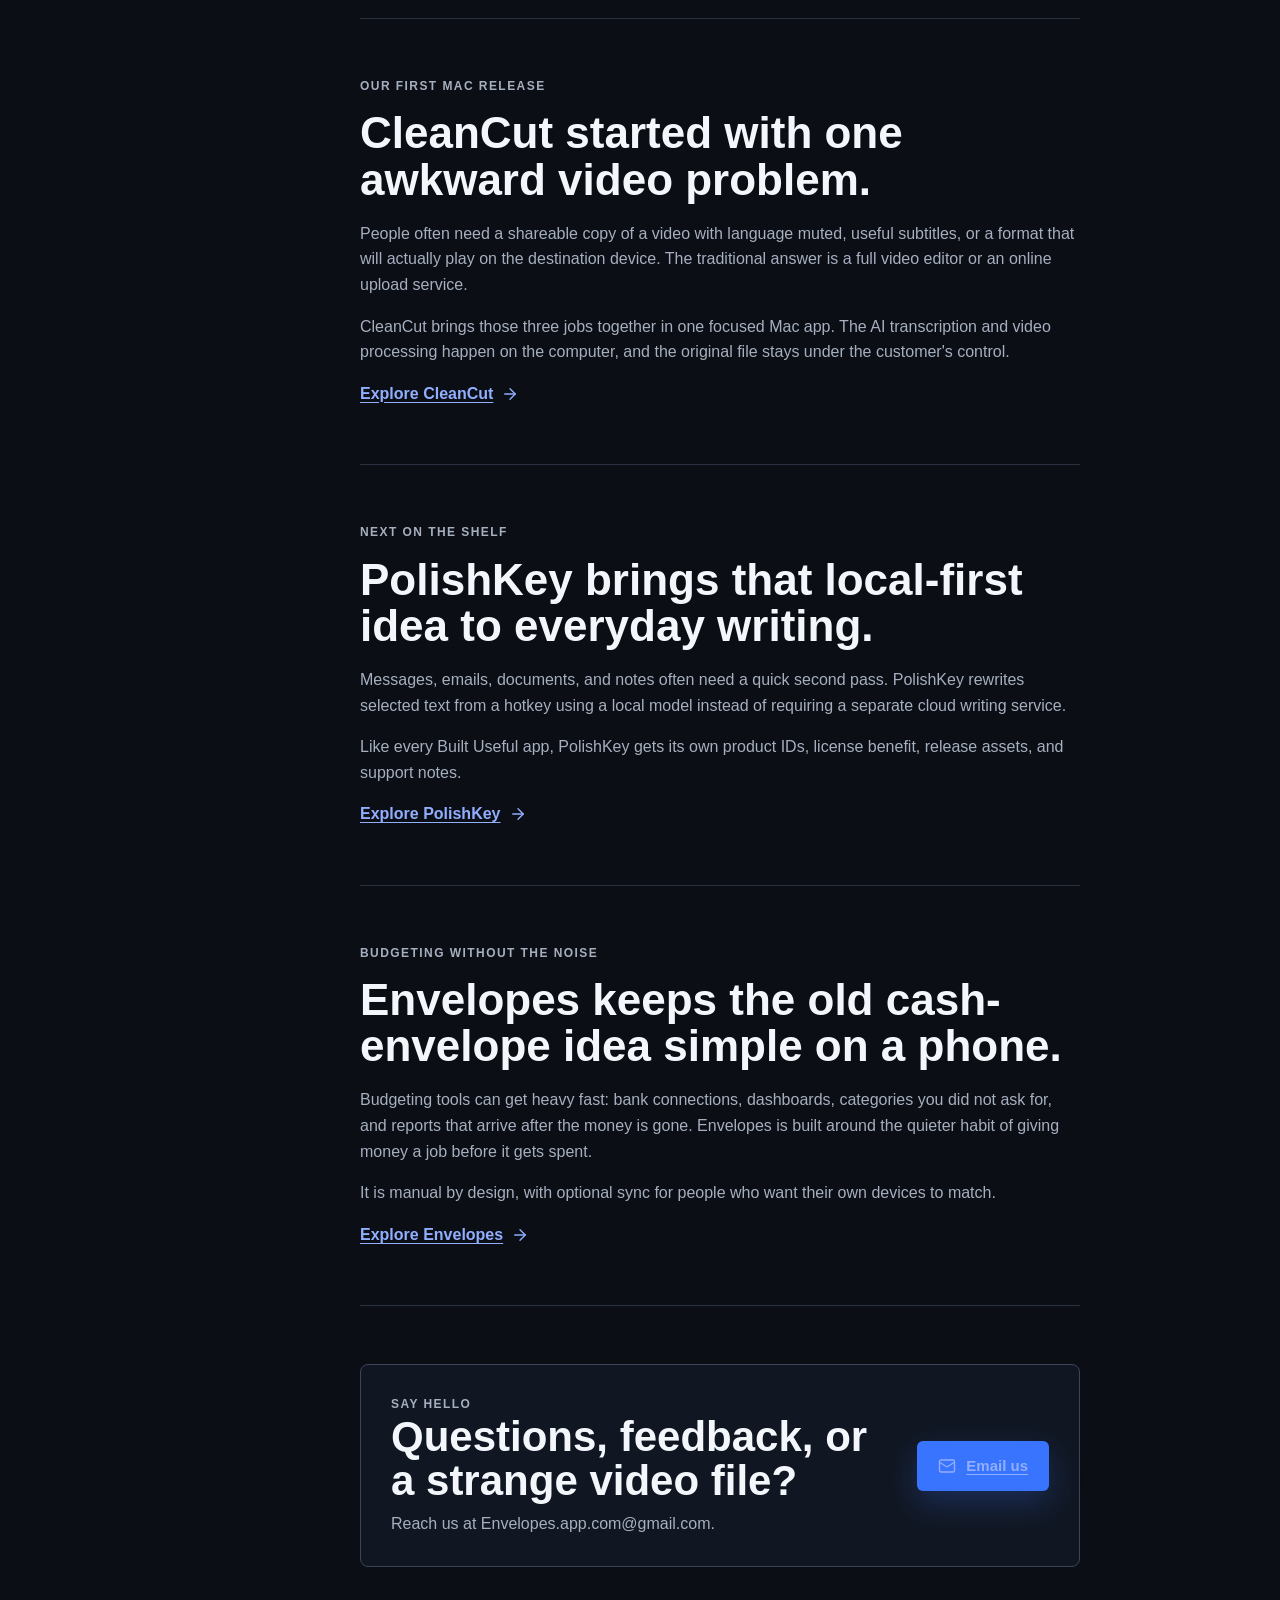
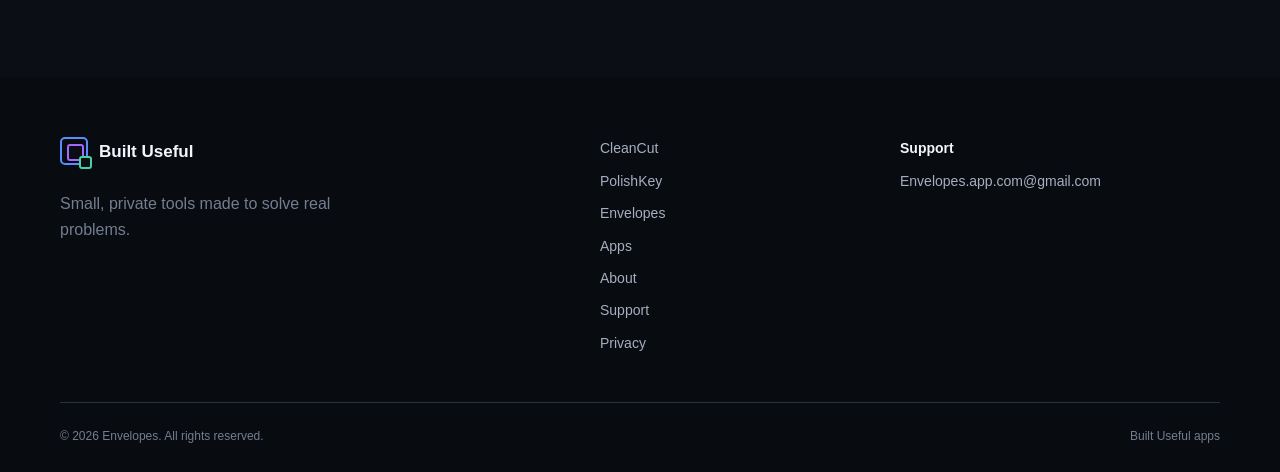
==== commit df63af33: "Add multi-app home and broaden PolishKey" ====
--- a/about.html
+++ b/about.html
@@ -27,7 +27,7 @@
       <a class="brand" href="index.html" aria-label="Built Useful home"><span class="brand-mark" aria-hidden="true"><span></span></span><span>Built Useful</span></a>
       <button class="menu-toggle" type="button" aria-expanded="false" aria-controls="site-menu"><i data-lucide="menu" aria-hidden="true"></i><span>Menu</span></button>
       <nav class="nav-links" id="site-menu" aria-label="Primary navigation">
-        <a href="index.html">CleanCut</a>
+        <a href="cleancut.html">CleanCut</a>
         <a href="polishkey.html">PolishKey</a>
         <a href="envelopes.html">Envelopes</a>
         <a href="apps.html">Apps</a>
@@ -82,13 +82,13 @@
             <h2>CleanCut started with one awkward video problem.</h2>
             <p>People often need a shareable copy of a video with language muted, useful subtitles, or a format that will actually play on the destination device. The traditional answer is a full video editor or an online upload service.</p>
             <p>CleanCut brings those three jobs together in one focused Mac app. The AI transcription and video processing happen on the computer, and the original file stays under the customer's control.</p>
-            <a class="text-link" href="index.html">Explore CleanCut <i data-lucide="arrow-right" aria-hidden="true"></i></a>
+            <a class="text-link" href="cleancut.html">Explore CleanCut <i data-lucide="arrow-right" aria-hidden="true"></i></a>
           </section>
 
           <section class="prose-section" id="polishkey">
             <p class="eyebrow">Next on the shelf</p>
             <h2>PolishKey brings that local-first idea to everyday writing.</h2>
-            <p>Short support replies, emails, and notes often need a quick second pass. PolishKey is designed to rewrite selected text from a hotkey using a local model instead of a cloud writing service.</p>
+            <p>Messages, emails, documents, and notes often need a quick second pass. PolishKey rewrites selected text from a hotkey using a local model instead of requiring a separate cloud writing service.</p>
             <p>Like every Built Useful app, PolishKey gets its own product IDs, license benefit, release assets, and support notes.</p>
             <a class="text-link" href="polishkey.html">Explore PolishKey <i data-lucide="arrow-right" aria-hidden="true"></i></a>
           </section>
@@ -119,7 +119,7 @@
   <footer class="site-footer">
     <div class="shell footer-grid">
       <div><a class="brand" href="index.html"><span class="brand-mark" aria-hidden="true"><span></span></span><span>Built Useful</span></a><p>Small, private tools made to solve real problems.</p></div>
-      <div class="footer-links"><a href="index.html">CleanCut</a><a href="polishkey.html">PolishKey</a><a href="envelopes.html">Envelopes</a><a href="apps.html">Apps</a><a href="about.html">About</a><a href="support.html">Support</a><a href="privacy.html">Privacy</a></div>
+      <div class="footer-links"><a href="cleancut.html">CleanCut</a><a href="polishkey.html">PolishKey</a><a href="envelopes.html">Envelopes</a><a href="apps.html">Apps</a><a href="about.html">About</a><a href="support.html">Support</a><a href="privacy.html">Privacy</a></div>
       <div class="footer-contact"><span>Support</span><a href="mailto:Envelopes.app.com@gmail.com">Envelopes.app.com@gmail.com</a></div>
     </div>
     <div class="shell footer-bottom"><span>© 2026 Envelopes. All rights reserved.</span><span>Built Useful apps</span></div>
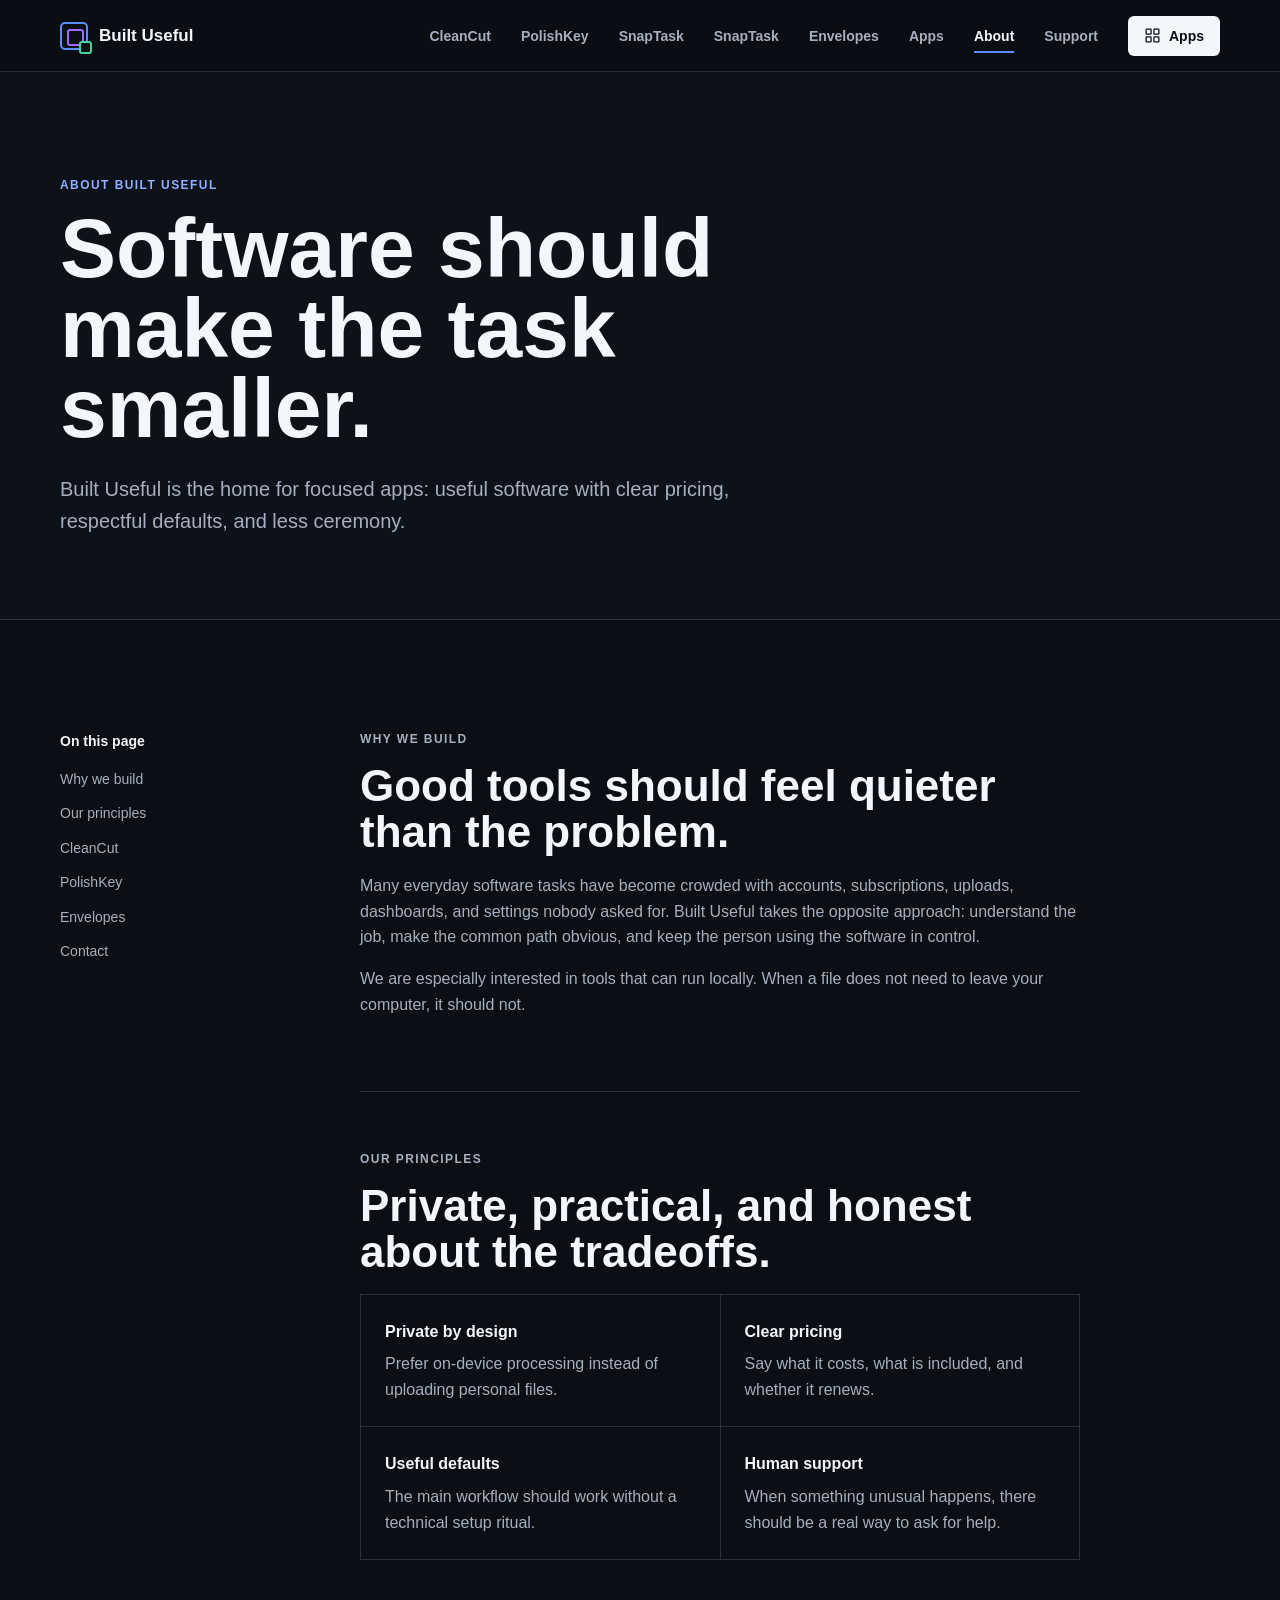
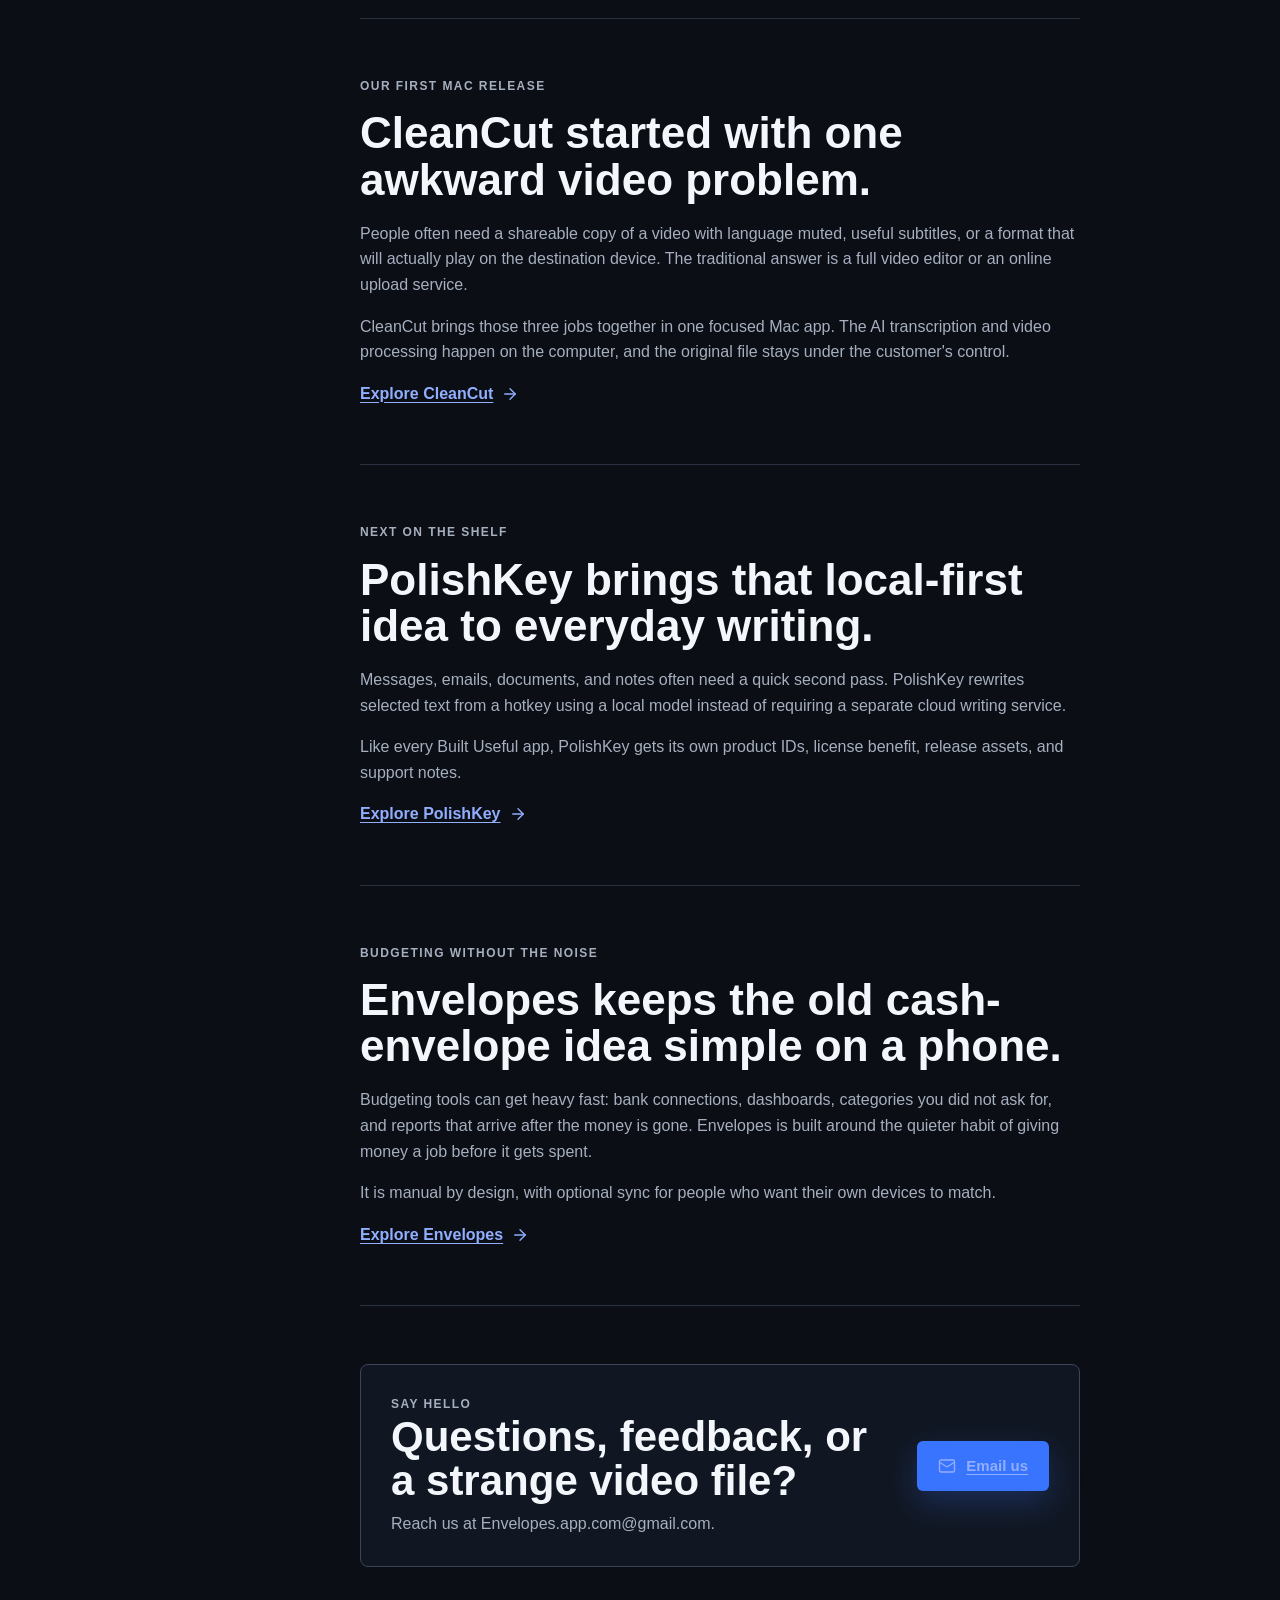
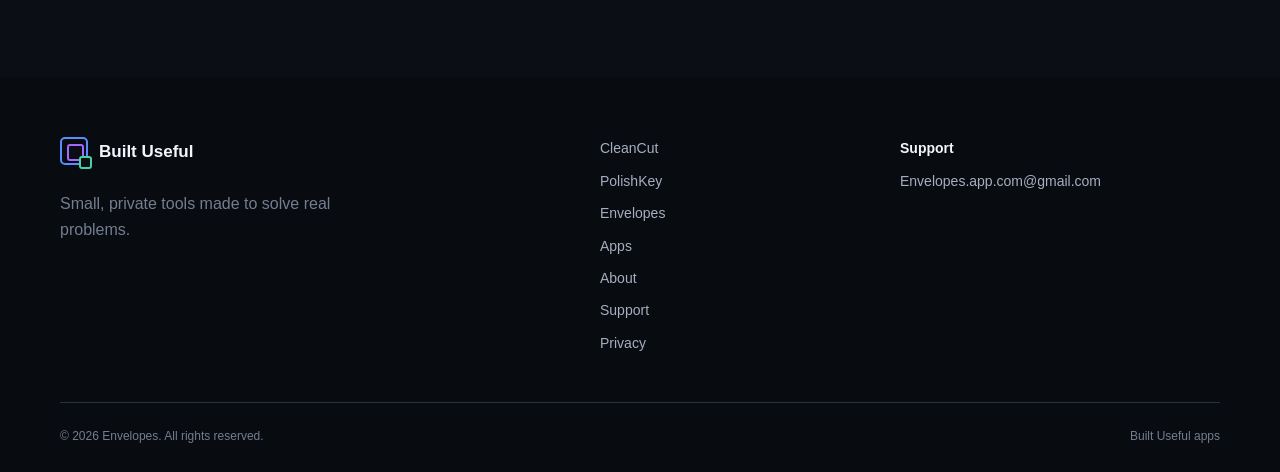
==== commit 0d3bd0f8: "Add SnapTask to the site, without a download it cannot honour yet SnapTask gets the same treatment a" ====
--- a/about.html
+++ b/about.html
@@ -29,7 +29,8 @@
       <nav class="nav-links" id="site-menu" aria-label="Primary navigation">
         <a href="cleancut.html">CleanCut</a>
         <a href="polishkey.html">PolishKey</a>
-        <a href="envelopes.html">Envelopes</a>
+        <a href="snaptask.html">SnapTask</a>
+        <a href="snaptask.html">SnapTask</a><a href="envelopes.html">Envelopes</a>
         <a href="apps.html">Apps</a>
         <a class="active" href="about.html">About</a>
         <a href="support.html">Support</a>
--- a/styles.css
+++ b/styles.css
@@ -318,10 +318,45 @@
 }
 
 .hero-copy {
-  margin-bottom: 28px;
+  margin-bottom: 18px;
   color: #c1cad8;
   font-size: 18px;
   line-height: 1.65;
+}
+
+.hero-tool-list {
+  display: grid;
+  grid-template-columns: repeat(3, minmax(0, 1fr));
+  gap: 0;
+  margin: 0 0 24px;
+  padding: 0;
+  list-style: none;
+  border-top: 1px solid rgba(169, 183, 205, 0.28);
+  border-bottom: 1px solid rgba(169, 183, 205, 0.28);
+}
+
+.hero-tool-list li {
+  display: flex;
+  align-items: center;
+  gap: 9px;
+  min-width: 0;
+  min-height: 66px;
+  padding: 12px 14px;
+  color: #e8eef9;
+  font-size: 14px;
+  font-weight: 700;
+  line-height: 1.35;
+}
+
+.hero-tool-list li + li {
+  border-left: 1px solid rgba(169, 183, 205, 0.22);
+}
+
+.hero-tool-list svg {
+  flex: 0 0 auto;
+  width: 18px;
+  height: 18px;
+  color: #8fb0ff;
 }
 
 .beta-banner {
@@ -1536,6 +1571,20 @@
     font-size: 16px;
   }
 
+  .hero-tool-list {
+    grid-template-columns: 1fr;
+  }
+
+  .hero-tool-list li {
+    min-height: 48px;
+    padding: 10px 4px;
+  }
+
+  .hero-tool-list li + li {
+    border-top: 1px solid rgba(169, 183, 205, 0.22);
+    border-left: 0;
+  }
+
   .hero-actions {
     flex-direction: column;
   }
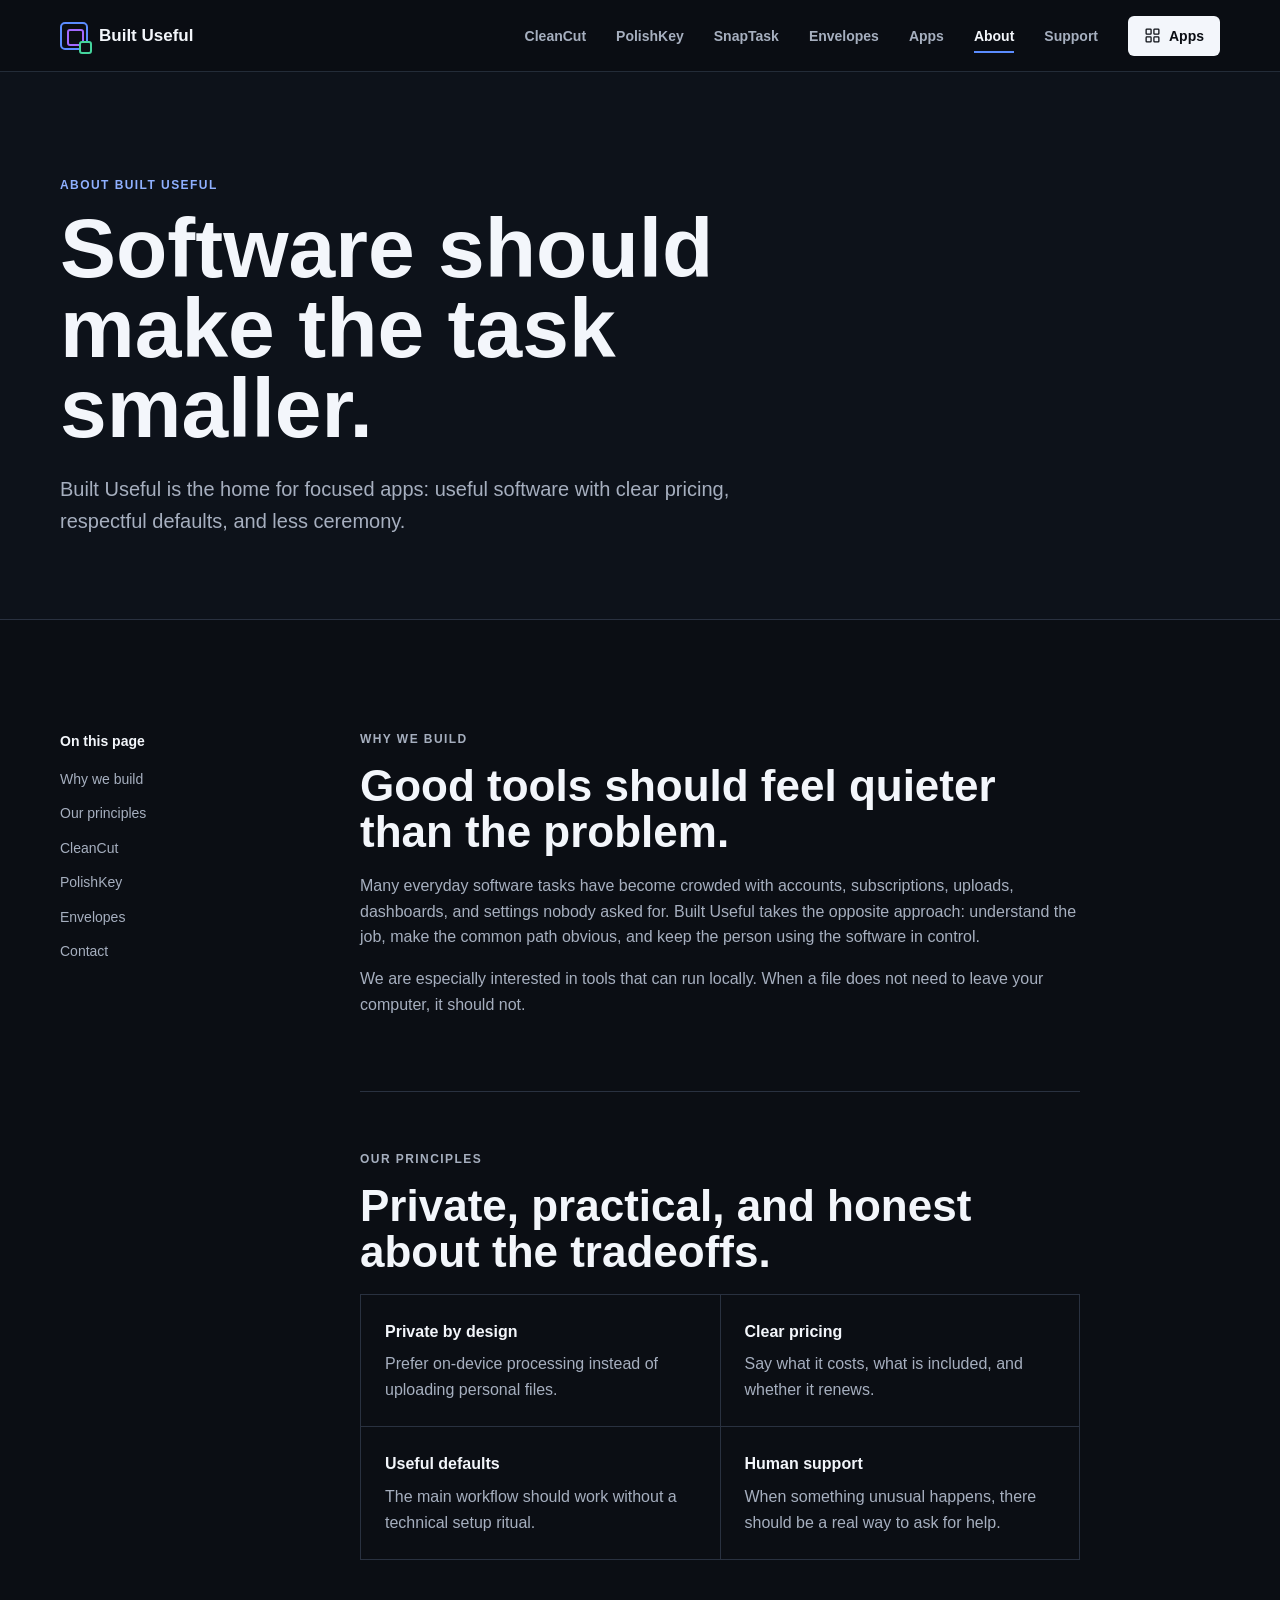
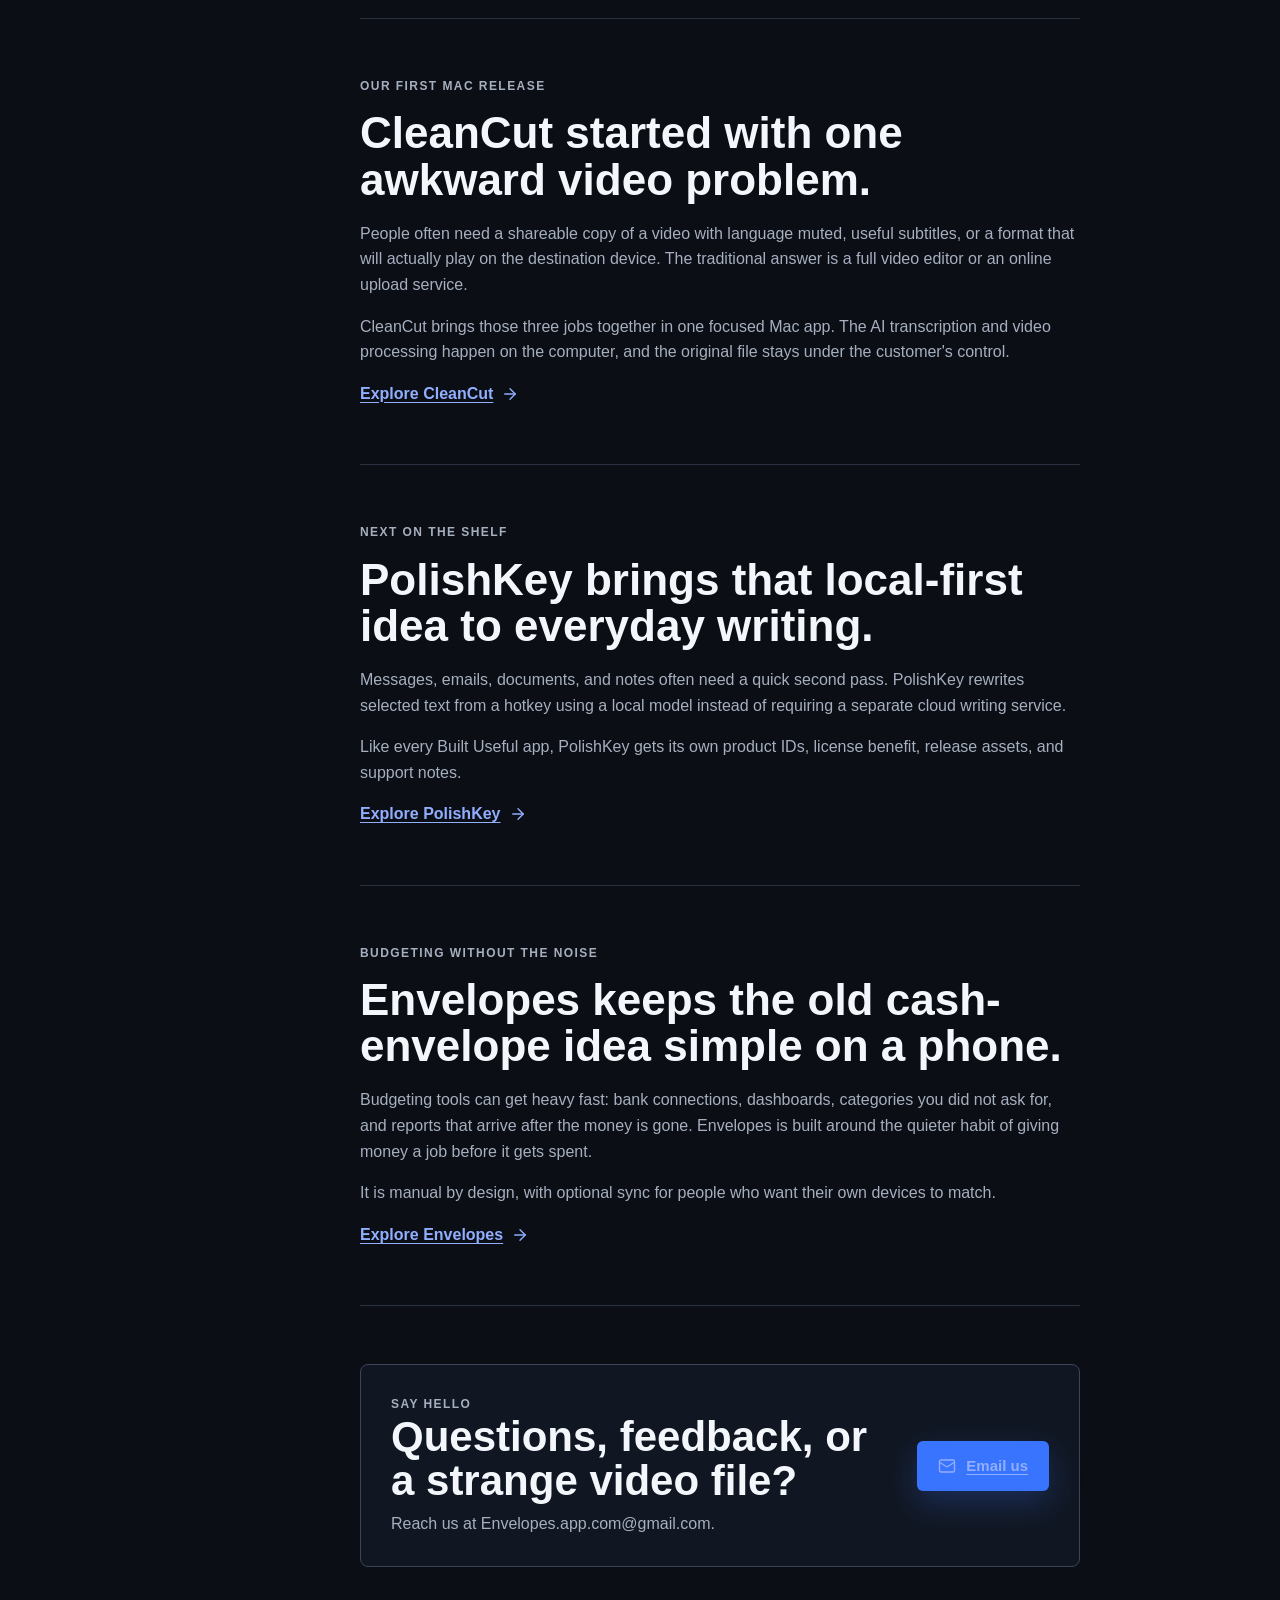
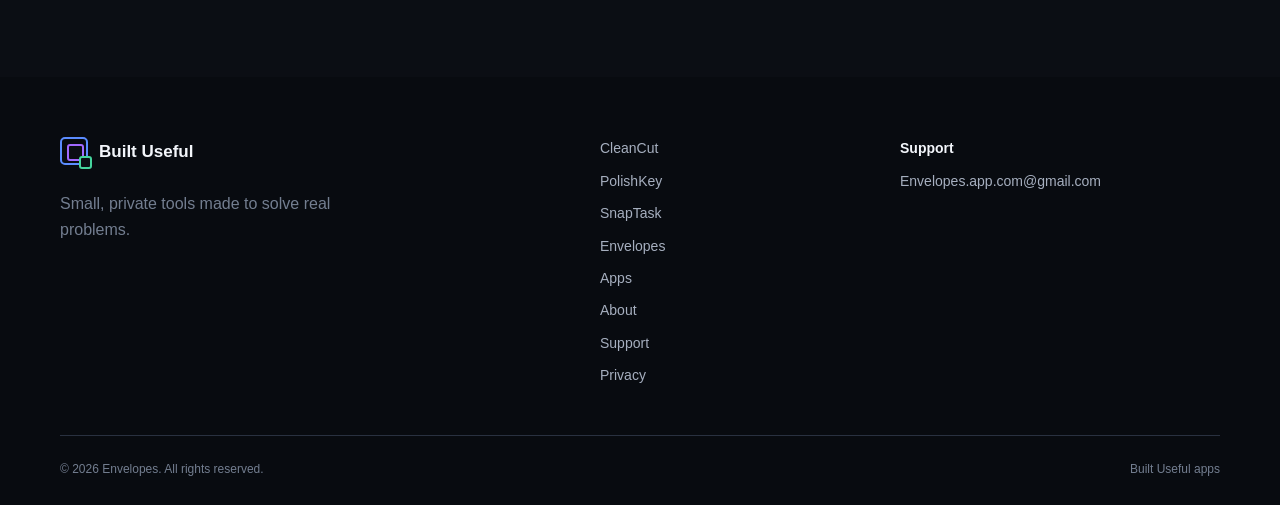
==== commit 1cad8611: "Fix the duplicated SnapTask nav link, and give it a product image Two things wrong with yesterday's " ====
--- a/about.html
+++ b/about.html
@@ -30,7 +30,7 @@
         <a href="cleancut.html">CleanCut</a>
         <a href="polishkey.html">PolishKey</a>
         <a href="snaptask.html">SnapTask</a>
-        <a href="snaptask.html">SnapTask</a><a href="envelopes.html">Envelopes</a>
+        <a href="envelopes.html">Envelopes</a>
         <a href="apps.html">Apps</a>
         <a class="active" href="about.html">About</a>
         <a href="support.html">Support</a>
@@ -120,7 +120,7 @@
   <footer class="site-footer">
     <div class="shell footer-grid">
       <div><a class="brand" href="index.html"><span class="brand-mark" aria-hidden="true"><span></span></span><span>Built Useful</span></a><p>Small, private tools made to solve real problems.</p></div>
-      <div class="footer-links"><a href="cleancut.html">CleanCut</a><a href="polishkey.html">PolishKey</a><a href="envelopes.html">Envelopes</a><a href="apps.html">Apps</a><a href="about.html">About</a><a href="support.html">Support</a><a href="privacy.html">Privacy</a></div>
+      <div class="footer-links"><a href="cleancut.html">CleanCut</a><a href="polishkey.html">PolishKey</a><a href="snaptask.html">SnapTask</a><a href="envelopes.html">Envelopes</a><a href="apps.html">Apps</a><a href="about.html">About</a><a href="support.html">Support</a><a href="privacy.html">Privacy</a></div>
       <div class="footer-contact"><span>Support</span><a href="mailto:Envelopes.app.com@gmail.com">Envelopes.app.com@gmail.com</a></div>
     </div>
     <div class="shell footer-bottom"><span>© 2026 Envelopes. All rights reserved.</span><span>Built Useful apps</span></div>
